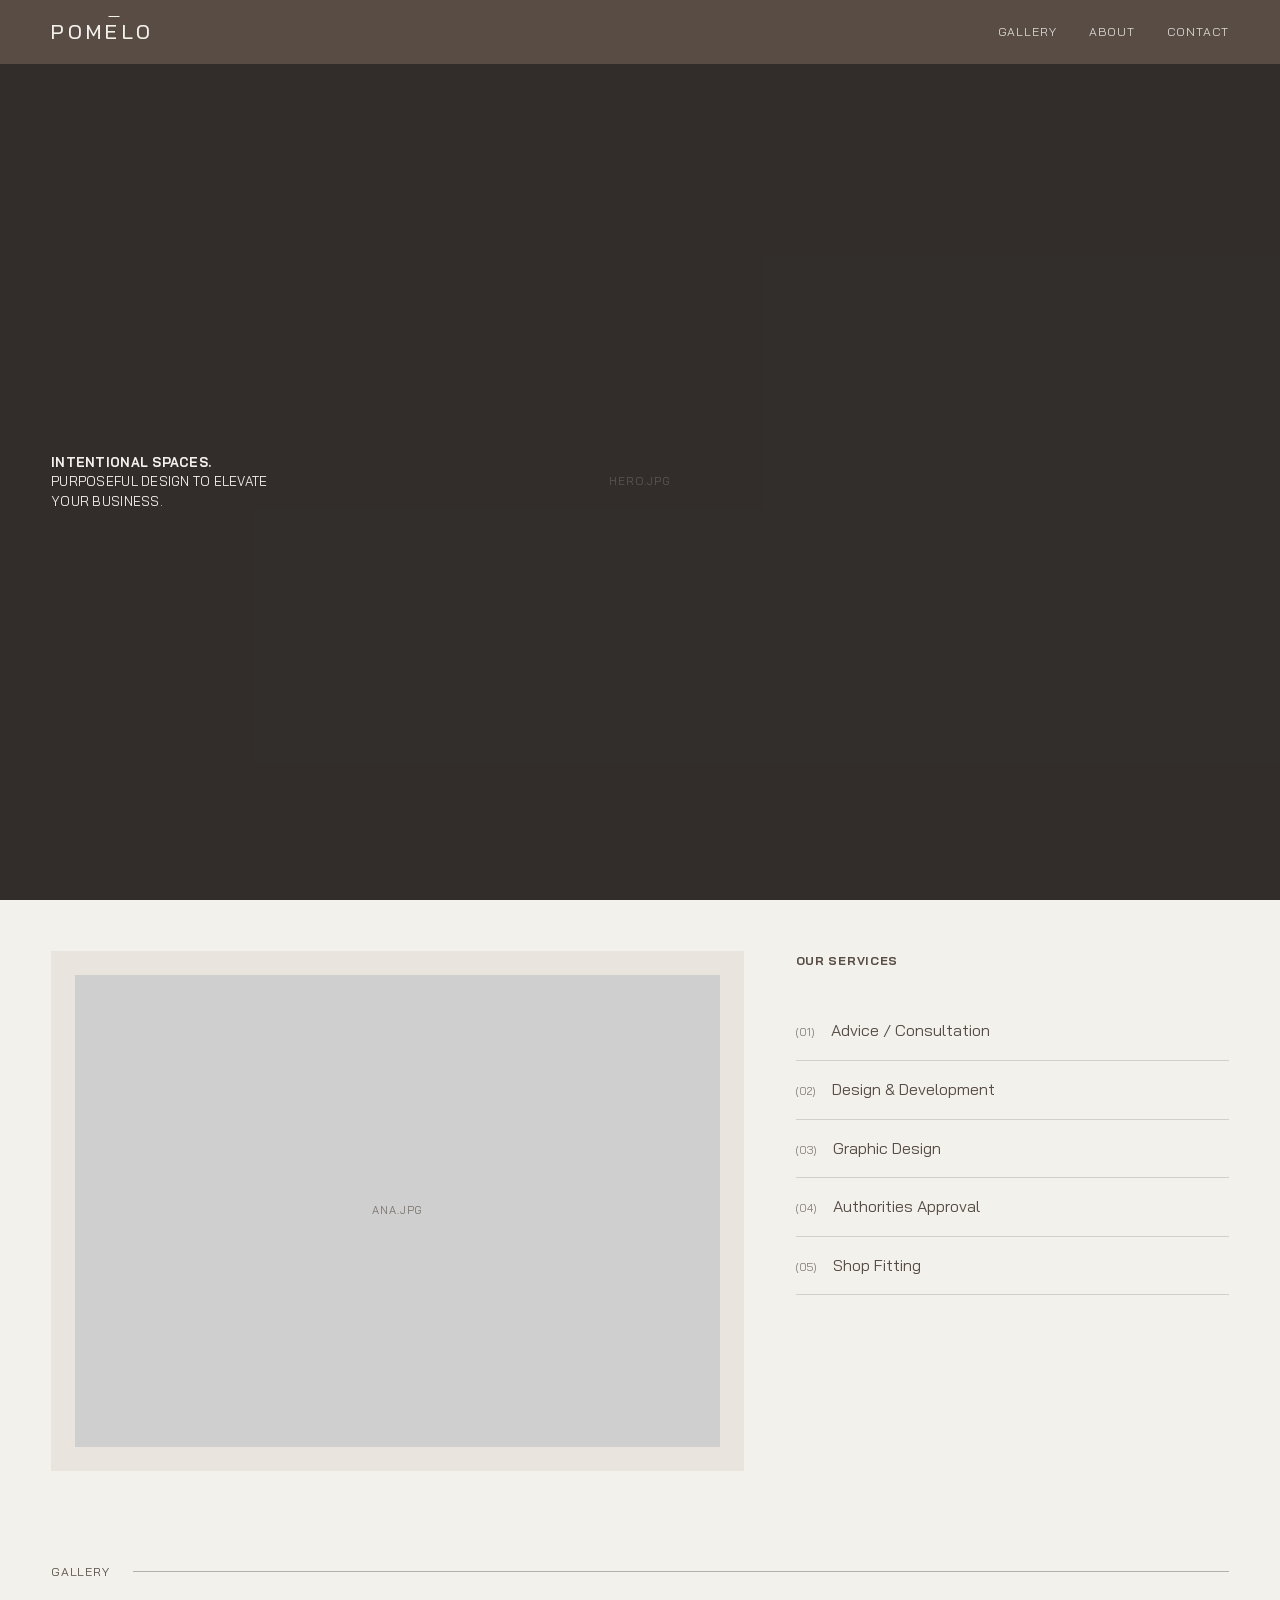
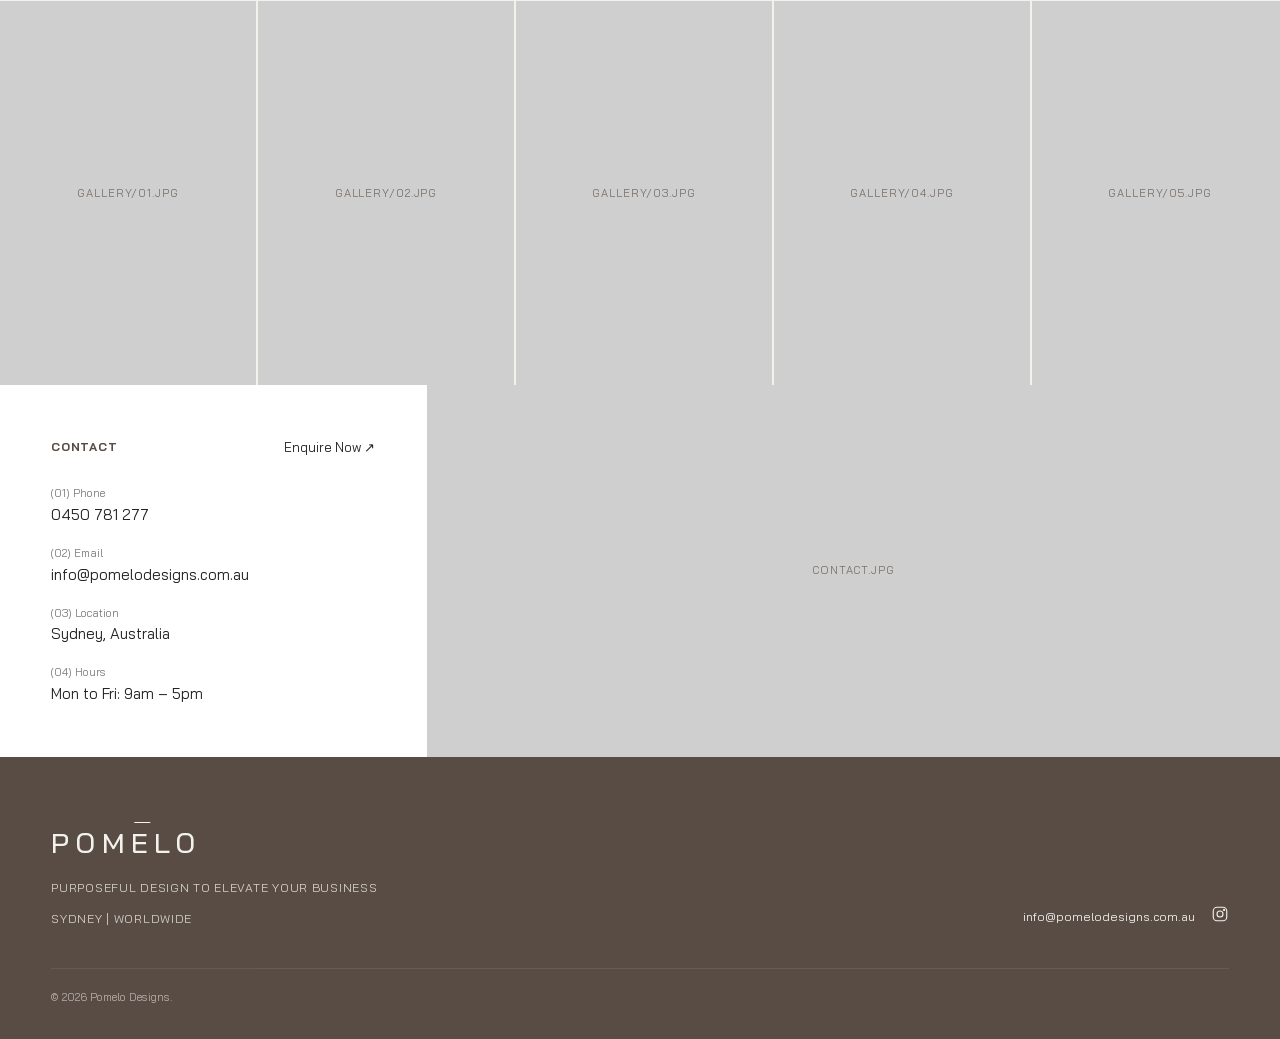
==== index.html @ a7792c94 "Add files via upload" ====
<!DOCTYPE html>
<html lang="en-AU">
<head>
<meta charset="utf-8">
<meta name="viewport" content="width=device-width, initial-scale=1">
<title>Pomelo Designs | Interior &amp; Graphic Services</title>
<meta name="description" content="Pomelo Designs — a boutique Sydney studio for interior design, shop fitting and graphic design. Purposeful design to elevate your business.">
<meta property="og:title" content="Pomelo Designs | Interior &amp; Graphic Services">
<meta property="og:description" content="Pomelo Designs — a boutique Sydney studio for interior design, shop fitting and graphic design. Purposeful design to elevate your business.">
<meta property="og:image" content="images/hero.jpg">
<link rel="icon" href="images/favicon.png">
<link rel="preconnect" href="https://fonts.googleapis.com">
<link rel="preconnect" href="https://fonts.gstatic.com" crossorigin>
<link href="https://fonts.googleapis.com/css2?family=Bai+Jamjuree:ital,wght@0,300;0,400;0,500;0,600;0,700;1,400&display=swap" rel="stylesheet">
<link rel="stylesheet" href="css/style.css">
</head>
<body>
<header class="site-header">
  <a href="index.html" class="logo" aria-label="Pomelo Designs home">POM<span class="macron">E</span>LO</a>
  <button class="menu-btn" aria-expanded="false" aria-controls="nav">MENU</button>
  <nav class="nav" id="nav">
    <a href="gallery.html">Gallery</a>
    <a href="about.html">About</a>
    <a href="index.html#contact">Contact</a>
  </nav>
</header>
<main>

<section class="hero">
  <div class="ph " data-label="hero.jpg"><img src="images/hero.jpg" alt="" loading="lazy"></div>
  <div class="hero-text">
    <strong>Intentional spaces.</strong>
    Purposeful design to elevate<br>your business.
  </div>
</section>

<section class="intro">
  <div class="ph " data-label="ana.jpg"><img src="images/ana.jpg" alt="Ana Campos, Director of Pomelo Designs" loading="lazy"></div>
  <div class="services">
    <h2 class="label">Our Services</h2>
    <ol>
      <li>Advice / Consultation</li><li>Design &amp; Development</li><li>Graphic Design</li><li>Authorities Approval</li><li>Shop Fitting</li>
    </ol>
  </div>
</section>

<div class="section-head">
  <a href="gallery.html" class="label">Gallery</a><span class="rule"></span>
</div>
<section class="strip" aria-label="Project gallery">
    <div class="ph " data-label="gallery/01.jpg"><img src="images/gallery/01.jpg" alt="Pomelo Designs project" loading="lazy"></div>
    <div class="ph " data-label="gallery/02.jpg"><img src="images/gallery/02.jpg" alt="Pomelo Designs project" loading="lazy"></div>
    <div class="ph " data-label="gallery/03.jpg"><img src="images/gallery/03.jpg" alt="Pomelo Designs project" loading="lazy"></div>
    <div class="ph " data-label="gallery/04.jpg"><img src="images/gallery/04.jpg" alt="Pomelo Designs project" loading="lazy"></div>
    <div class="ph " data-label="gallery/05.jpg"><img src="images/gallery/05.jpg" alt="Pomelo Designs project" loading="lazy"></div>
    <div class="ph " data-label="gallery/06.jpg"><img src="images/gallery/06.jpg" alt="Pomelo Designs project" loading="lazy"></div>
    <div class="ph " data-label="gallery/07.jpg"><img src="images/gallery/07.jpg" alt="Pomelo Designs project" loading="lazy"></div>
    <div class="ph " data-label="gallery/08.jpg"><img src="images/gallery/08.jpg" alt="Pomelo Designs project" loading="lazy"></div>
    <div class="ph " data-label="gallery/09.jpg"><img src="images/gallery/09.jpg" alt="Pomelo Designs project" loading="lazy"></div>
    <div class="ph " data-label="gallery/10.jpg"><img src="images/gallery/10.jpg" alt="Pomelo Designs project" loading="lazy"></div>
    <div class="ph " data-label="gallery/11.jpg"><img src="images/gallery/11.jpg" alt="Pomelo Designs project" loading="lazy"></div>
    <div class="ph " data-label="gallery/12.jpg"><img src="images/gallery/12.jpg" alt="Pomelo Designs project" loading="lazy"></div>
    <div class="ph " data-label="gallery/13.jpg"><img src="images/gallery/13.jpg" alt="Pomelo Designs project" loading="lazy"></div>
    <div class="ph " data-label="gallery/14.jpg"><img src="images/gallery/14.jpg" alt="Pomelo Designs project" loading="lazy"></div>
    <div class="ph " data-label="gallery/15.jpg"><img src="images/gallery/15.jpg" alt="Pomelo Designs project" loading="lazy"></div>
</section>

<section class="contact" id="contact">
  <div class="contact-info">
    <div class="top">
      <h2 class="label">Contact</h2>
      <a class="enquire" href="mailto:info@pomelodesigns.com.au?subject=Design%20with%20Purpose">Enquire Now ↗</a>
    </div>
    <dl>
      <div><dt>(01) Phone</dt><dd><a href="tel:+61450781277">0450 781 277</a></dd></div>
      <div><dt>(02) Email</dt><dd><a href="mailto:info@pomelodesigns.com.au">info@pomelodesigns.com.au</a></dd></div>
      <div><dt>(03) Location</dt><dd>Sydney, Australia</dd></div>
      <div><dt>(04) Hours</dt><dd>Mon to Fri: 9am – 5pm</dd></div>
    </dl>
  </div>
  <div class="ph " data-label="contact.jpg"><img src="images/contact.jpg" alt="" loading="lazy"></div>
</section>

</main>
<footer class="site-footer">
  <div>
    <div class="logo">POM<span class="macron">E</span>LO</div>
    <p>Purposeful design to elevate your business</p>
    <p>Sydney | Worldwide</p>
  </div>
  <div class="social">
    <a href="mailto:info@pomelodesigns.com.au">info@pomelodesigns.com.au</a>
    <a href="https://www.instagram.com/pomelo_designs/" target="_blank" rel="noopener" aria-label="Instagram">
      <svg viewBox="0 0 24 24" fill="none" stroke="currentColor" stroke-width="1.5"><rect x="3" y="3" width="18" height="18" rx="5"/><circle cx="12" cy="12" r="4"/><circle cx="17.5" cy="6.5" r=".8" fill="currentColor"/></svg>
    </a>
  </div>
  <div class="copy">© <span class="year">2026</span> Pomelo Designs.</div>
</footer>
<script src="js/main.js"></script>
</body>
</html>
---- css/style.css ----
/* Pomelo Designs — site styles */
:root {
  --brown: #584c45;
  --brown-dark: #463c36;
  --cream: #f2f1ec;
  --sand: #e9e4de;
  --grey: #cfcfcf;
  --ink: #242424;
  --white: #ffffff;
  --font: "Bai Jamjuree", "Helvetica Neue", Arial, sans-serif;
  --pad: clamp(20px, 4vw, 56px);
  --header-h: 64px;
}

* { box-sizing: border-box; margin: 0; padding: 0; }
html { scroll-behavior: smooth; scroll-padding-top: var(--header-h); }
body {
  font-family: var(--font);
  font-size: 15px;
  line-height: 1.6;
  color: var(--ink);
  background: var(--cream);
  -webkit-font-smoothing: antialiased;
}
img { display: block; max-width: 100%; }
a { color: inherit; text-decoration: none; }
ul { list-style: none; }

/* Image placeholders: shown until the real photo is added to /images */
.ph { background: var(--grey); position: relative; overflow: hidden; }
.ph img { width: 100%; height: 100%; object-fit: cover; }
.ph.missing::after {
  content: attr(data-label);
  position: absolute; inset: 0;
  display: grid; place-items: center;
  font-size: 11px; letter-spacing: .08em; text-transform: uppercase;
  color: #7a716b; text-align: center; padding: 12px;
}

/* Labels: small uppercase, used for section titles */
.label {
  font-size: 12px; letter-spacing: .06em; text-transform: uppercase;
  color: var(--brown);
}

/* ---------- Header ---------- */
.site-header {
  position: fixed; top: 0; left: 0; right: 0; z-index: 50;
  height: var(--header-h);
  display: flex; align-items: center; justify-content: space-between;
  padding: 0 var(--pad);
  background: var(--brown);
  color: var(--cream);
}
.logo { font-size: 20px; letter-spacing: .22em; font-weight: 500; }
.logo .macron { position: relative; }
.logo .macron::before {
  content: ""; position: absolute; left: 50%; top: -3px;
  width: .55em; height: 1px; background: currentColor; transform: translateX(-50%);
}
.nav { display: flex; gap: 32px; font-size: 12px; letter-spacing: .08em; text-transform: uppercase; }
.nav a { opacity: .85; transition: opacity .2s; }
.nav a:hover, .nav a[aria-current="page"] { opacity: 1; border-bottom: 1px solid currentColor; }
.menu-btn { display: none; background: none; border: 0; color: inherit; cursor: pointer; font: inherit; font-size: 12px; letter-spacing: .08em; }

@media (max-width: 720px) {
  .menu-btn { display: block; }
  .nav {
    position: fixed; top: var(--header-h); left: 0; right: 0;
    flex-direction: column; gap: 0; background: var(--brown);
    max-height: 0; overflow: hidden; transition: max-height .3s;
  }
  .nav.open { max-height: 240px; }
  .nav a { padding: 16px var(--pad); border-top: 1px solid rgba(242,241,236,.12); }
}

main { padding-top: var(--header-h); }

/* ---------- Hero ---------- */
.hero {
  position: relative; min-height: calc(100vh - var(--header-h));
  display: flex; align-items: center;
  background: var(--ink); color: var(--cream);
}
.hero .ph { position: absolute; inset: 0; background: #3a332e; }
.hero .ph::before { content: ""; position: absolute; inset: 0; background: rgba(36,36,36,.35); z-index: 1; }
.hero-text { position: relative; z-index: 2; padding: 0 var(--pad); font-size: 13px; line-height: 1.5; text-transform: uppercase; letter-spacing: .02em; }
.hero-text strong { display: block; font-weight: 700; }

/* ---------- Services ---------- */
.intro {
  display: grid; grid-template-columns: 1.6fr 1fr; gap: var(--pad);
  padding: var(--pad);
}
.intro .ph { aspect-ratio: 4/3; border: 24px solid var(--sand); }
.services ol { margin-top: 32px; counter-reset: s; }
.services li {
  counter-increment: s;
  display: flex; gap: 16px; align-items: baseline;
  padding: 16px 0; border-bottom: 1px solid rgba(88,76,69,.2);
  font-size: 16px; color: var(--brown);
}
.services li::before { content: "(0" counter(s) ")"; font-size: 11px; opacity: .7; }
@media (max-width: 820px) { .intro { grid-template-columns: 1fr; } }

/* ---------- Gallery strip ---------- */
.section-head {
  display: flex; align-items: center; gap: 24px;
  padding: 40px var(--pad) 20px;
}
.section-head .rule { flex: 1; height: 1px; background: var(--brown); opacity: .4; }
.strip {
  display: flex; gap: 2px; overflow-x: auto; scroll-snap-type: x mandatory;
  scrollbar-width: thin;
}
.strip .ph { flex: 0 0 clamp(200px, 20vw, 300px); aspect-ratio: 2/3; scroll-snap-align: start; }

/* ---------- Contact ---------- */
.contact { display: grid; grid-template-columns: 1fr 2fr; background: var(--white); }
.contact-info { padding: var(--pad); display: flex; flex-direction: column; gap: 28px; }
.contact-info .top { display: flex; justify-content: space-between; align-items: center; }
.enquire { font-size: 13px; display: inline-flex; gap: 6px; align-items: center; }
.enquire:hover { text-decoration: underline; }
.contact-info dl { display: grid; gap: 18px; }
.contact-info dt { font-size: 11px; opacity: .6; }
.contact-info dd { font-size: 15px; }
.contact .ph { min-height: 360px; }
@media (max-width: 820px) { .contact { grid-template-columns: 1fr; } }

/* ---------- Footer ---------- */
.site-footer {
  background: var(--brown); color: var(--cream);
  padding: 64px var(--pad) 32px;
  display: grid; grid-template-columns: 1fr auto; gap: 40px; align-items: end;
}
.site-footer .logo { font-size: 28px; }
.site-footer p { font-size: 12px; letter-spacing: .06em; text-transform: uppercase; opacity: .8; margin-top: 12px; }
.site-footer .social { display: flex; gap: 16px; align-items: center; font-size: 12px; }
.site-footer .copy { grid-column: 1 / -1; font-size: 11px; opacity: .6; border-top: 1px solid rgba(242,241,236,.15); padding-top: 20px; }
.site-footer svg { width: 18px; height: 18px; }

/* ---------- Gallery page ---------- */
.page-title { padding: 72px var(--pad) 24px; font-size: clamp(32px, 6vw, 72px); font-weight: 600; letter-spacing: .02em; color: var(--brown); }
.project { padding: 32px var(--pad) 48px; }
.project h2 { font-size: 14px; font-weight: 600; letter-spacing: .1em; color: var(--brown); margin-bottom: 16px; }
.project-grid { display: grid; grid-template-columns: repeat(auto-fill, minmax(220px, 1fr)); gap: 8px; }
.project-grid .ph { aspect-ratio: 2/3; cursor: zoom-in; }
.project-grid .ph img { transition: transform .5s; }
.project-grid .ph:hover img { transform: scale(1.03); }

/* Lightbox */
.lightbox { position: fixed; inset: 0; z-index: 100; background: rgba(36,36,36,.92); display: none; place-items: center; padding: 24px; }
.lightbox.open { display: grid; }
.lightbox img { max-height: 88vh; max-width: 92vw; object-fit: contain; }
.lightbox button { position: absolute; top: 16px; right: 20px; background: none; border: 0; color: var(--cream); font-size: 28px; cursor: pointer; }

/* ---------- About page ---------- */
.about-hero { display: grid; grid-template-columns: 1fr 1fr; gap: var(--pad); padding: var(--pad); align-items: center; }
.about-hero .ph { aspect-ratio: 4/5; }
.about-hero h1 { font-size: clamp(36px, 6vw, 80px); line-height: 1; font-weight: 600; color: var(--brown); }
.keywords { display: flex; gap: 20px; margin: 20px 0 32px; }
.about-copy { max-width: 46ch; display: grid; gap: 16px; }
.signoff { margin-top: 16px; font-style: italic; }
.signoff strong { display: block; font-style: normal; font-weight: 600; }
@media (max-width: 820px) { .about-hero { grid-template-columns: 1fr; } }

.clients { padding: 24px var(--pad) 64px; }
.logo-grid { display: grid; grid-template-columns: repeat(auto-fill, minmax(140px, 1fr)); gap: 2px; margin-top: 24px; }
.logo-grid .ph { aspect-ratio: 3/2; background: var(--sand); }
.logo-grid .ph img { object-fit: contain; padding: 20%; filter: grayscale(1); opacity: .8; }

.team { padding: 24px var(--pad) 80px; background: var(--sand); }
.team-grid { display: grid; grid-template-columns: repeat(auto-fit, minmax(220px, 1fr)); gap: var(--pad); margin-top: 32px; }
.team-grid .ph { aspect-ratio: 3/4; }
.team-grid h3 { font-size: 16px; font-weight: 600; margin-top: 14px; }
.team-grid p { font-size: 13px; color: var(--brown); }

@media (max-width: 720px) {
  body { overflow-x: hidden; }
  .site-footer { grid-template-columns: 1fr; }
  .site-footer .social { flex-wrap: wrap; }
}
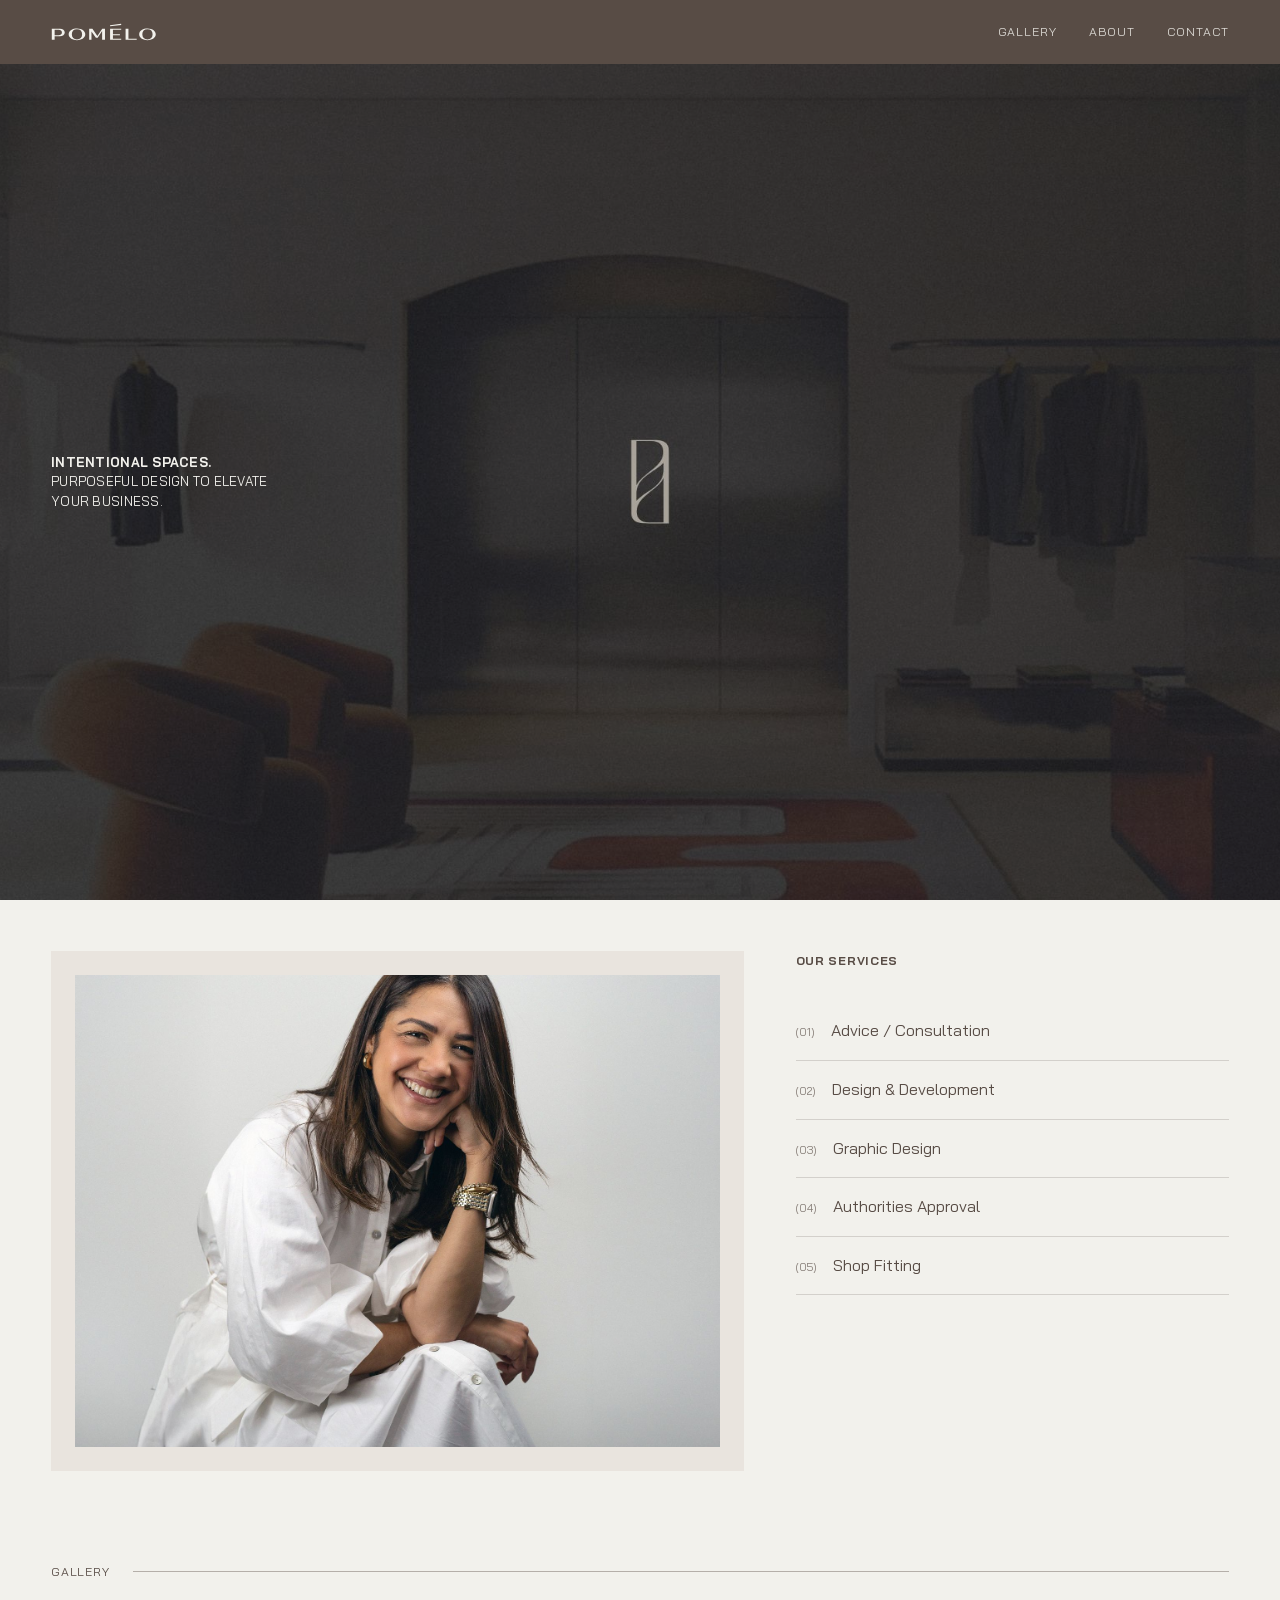
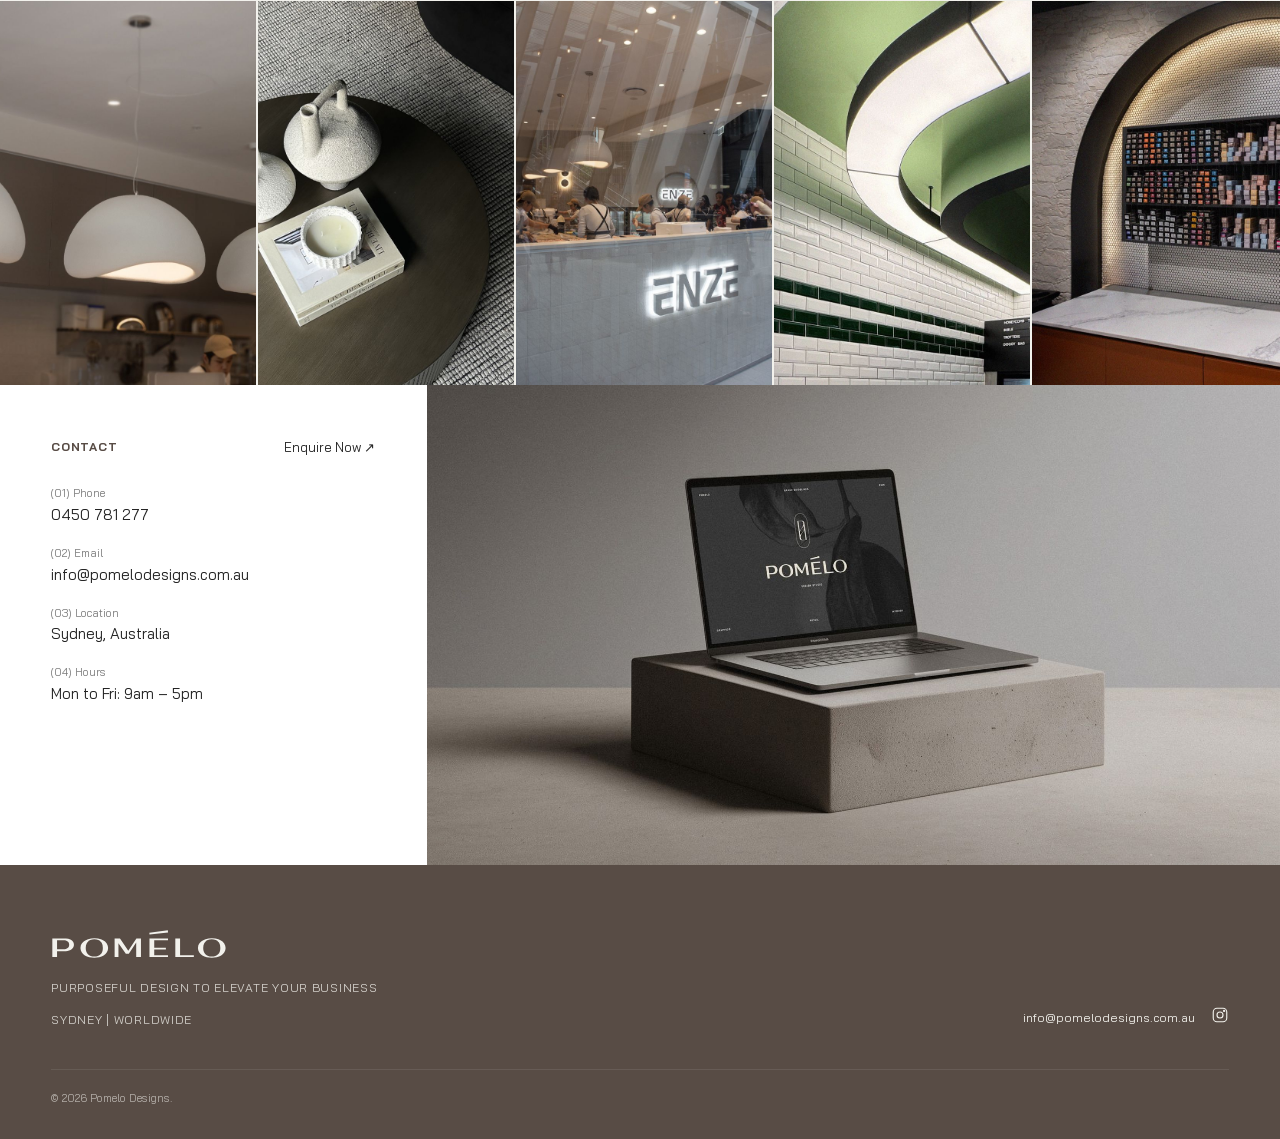
==== commit 35fab8d1: "Add files via upload" ====
--- a/index.html
+++ b/index.html
@@ -7,8 +7,8 @@
 <meta name="description" content="Pomelo Designs — a boutique Sydney studio for interior design, shop fitting and graphic design. Purposeful design to elevate your business.">
 <meta property="og:title" content="Pomelo Designs | Interior &amp; Graphic Services">
 <meta property="og:description" content="Pomelo Designs — a boutique Sydney studio for interior design, shop fitting and graphic design. Purposeful design to elevate your business.">
-<meta property="og:image" content="images/hero.jpg">
-<link rel="icon" href="images/favicon.png">
+<meta property="og:image" content="https://www.pomelodesigns.com.au/images/og.jpg">
+<link rel="icon" href="images/favicon.svg" type="image/svg+xml">
 <link rel="preconnect" href="https://fonts.googleapis.com">
 <link rel="preconnect" href="https://fonts.gstatic.com" crossorigin>
 <link href="https://fonts.googleapis.com/css2?family=Bai+Jamjuree:ital,wght@0,300;0,400;0,500;0,600;0,700;1,400&display=swap" rel="stylesheet">
@@ -16,7 +16,7 @@
 </head>
 <body>
 <header class="site-header">
-  <a href="index.html" class="logo" aria-label="Pomelo Designs home">POM<span class="macron">E</span>LO</a>
+  <a href="index.html" class="logo" aria-label="Pomelo Designs home"><svg class="logo-svg" viewBox="20 5 850 145" xmlns="http://www.w3.org/2000/svg" role="img" aria-label="Pomelo"><path fill="currentColor" d="M454.82 50.81v89.46h-23.01V70.33l-35.59 53.7H381.7l-35.69-50.5v66.74h-18.53V50.81h26l39.99 59.59 39.31-59.59z" data-color="1"/><path d="M91.95 50.81H26.39v89.46h22.87v-28.28h42.69c22.55 0 38.93-12.91 38.93-30.67s-16.01-30.51-38.93-30.51m-11.22 52.38H49.27V59.61h31.46c16.98 0 27.14 8.06 27.14 21.58s-10.66 22-27.14 22" fill="currentColor" data-color="1"/><path d="M229.31 49.32c-33.26 0-66.92 16.15-66.92 47.03 0 32.41 34.68 47.16 66.92 47.16s66.78-14.75 66.78-47.16c0-23.36-22.93-47.03-66.78-47.03m0 88.24c-26.36 0-41.48-15.02-41.48-41.21s14.35-41.21 41.48-41.21 41.33 14.27 41.33 41.21-15.06 41.21-41.33 41.21" fill="currentColor" data-color="1"/><path fill="currentColor" d="M518.97 59.61v35.87h56.29v8.8h-56.29v27.19h66.57v8.8h-89.58V50.81h89.58v8.8z" data-color="1"/><path fill="currentColor" d="M710.44 131.47v8.8h-89.58V50.81h23.01v80.66z" data-color="1"/><path d="M797.11 49.32c-33.25 0-66.92 16.15-66.92 47.03 0 32.41 34.7 47.16 66.92 47.16s66.78-14.75 66.78-47.16c0-23.36-22.93-47.03-66.78-47.03m0 88.24c-26.34 0-41.46-15.02-41.46-41.21s14.34-41.21 41.46-41.21 41.35 14.27 41.35 41.21-15.06 41.21-41.35 41.21" fill="currentColor" data-color="1"/><path fill="currentColor" d="m585.9 22.11-89.94 9.04-.37-8.04 88.96-12.46z" data-color="1"/></svg></a>
   <button class="menu-btn" aria-expanded="false" aria-controls="nav">MENU</button>
   <nav class="nav" id="nav">
     <a href="gallery.html">Gallery</a>
@@ -48,21 +48,21 @@
   <a href="gallery.html" class="label">Gallery</a><span class="rule"></span>
 </div>
 <section class="strip" aria-label="Project gallery">
-    <div class="ph " data-label="gallery/01.jpg"><img src="images/gallery/01.jpg" alt="Pomelo Designs project" loading="lazy"></div>
-    <div class="ph " data-label="gallery/02.jpg"><img src="images/gallery/02.jpg" alt="Pomelo Designs project" loading="lazy"></div>
-    <div class="ph " data-label="gallery/03.jpg"><img src="images/gallery/03.jpg" alt="Pomelo Designs project" loading="lazy"></div>
-    <div class="ph " data-label="gallery/04.jpg"><img src="images/gallery/04.jpg" alt="Pomelo Designs project" loading="lazy"></div>
-    <div class="ph " data-label="gallery/05.jpg"><img src="images/gallery/05.jpg" alt="Pomelo Designs project" loading="lazy"></div>
-    <div class="ph " data-label="gallery/06.jpg"><img src="images/gallery/06.jpg" alt="Pomelo Designs project" loading="lazy"></div>
-    <div class="ph " data-label="gallery/07.jpg"><img src="images/gallery/07.jpg" alt="Pomelo Designs project" loading="lazy"></div>
-    <div class="ph " data-label="gallery/08.jpg"><img src="images/gallery/08.jpg" alt="Pomelo Designs project" loading="lazy"></div>
-    <div class="ph " data-label="gallery/09.jpg"><img src="images/gallery/09.jpg" alt="Pomelo Designs project" loading="lazy"></div>
-    <div class="ph " data-label="gallery/10.jpg"><img src="images/gallery/10.jpg" alt="Pomelo Designs project" loading="lazy"></div>
-    <div class="ph " data-label="gallery/11.jpg"><img src="images/gallery/11.jpg" alt="Pomelo Designs project" loading="lazy"></div>
-    <div class="ph " data-label="gallery/12.jpg"><img src="images/gallery/12.jpg" alt="Pomelo Designs project" loading="lazy"></div>
-    <div class="ph " data-label="gallery/13.jpg"><img src="images/gallery/13.jpg" alt="Pomelo Designs project" loading="lazy"></div>
-    <div class="ph " data-label="gallery/14.jpg"><img src="images/gallery/14.jpg" alt="Pomelo Designs project" loading="lazy"></div>
-    <div class="ph " data-label="gallery/15.jpg"><img src="images/gallery/15.jpg" alt="Pomelo Designs project" loading="lazy"></div>
+    <a href="gallery.html#enze"><div class="ph " data-label="enze-2"><img src="images/projects/enze-2.jpg" alt="Pomelo Designs project" loading="lazy"></div></a>
+    <a href="gallery.html#ausrealty"><div class="ph " data-label="ausrealty-1"><img src="images/projects/ausrealty-1.jpg" alt="Pomelo Designs project" loading="lazy"></div></a>
+    <a href="gallery.html#enze"><div class="ph " data-label="enze-4"><img src="images/projects/enze-4.jpg" alt="Pomelo Designs project" loading="lazy"></div></a>
+    <a href="gallery.html#carniceria"><div class="ph " data-label="carniceria-2"><img src="images/projects/carniceria-2.jpg" alt="Pomelo Designs project" loading="lazy"></div></a>
+    <a href="gallery.html#malkonyan"><div class="ph " data-label="malkonyan-1"><img src="images/projects/malkonyan-1.jpg" alt="Pomelo Designs project" loading="lazy"></div></a>
+    <a href="gallery.html#kids-and-bubs"><div class="ph " data-label="kids-and-bubs-2"><img src="images/projects/kids-and-bubs-2.jpg" alt="Pomelo Designs project" loading="lazy"></div></a>
+    <a href="gallery.html#ausrealty"><div class="ph " data-label="ausrealty-4"><img src="images/projects/ausrealty-4.jpg" alt="Pomelo Designs project" loading="lazy"></div></a>
+    <a href="gallery.html#mens-culture"><div class="ph " data-label="mens-culture-1"><img src="images/projects/mens-culture-1.jpg" alt="Pomelo Designs project" loading="lazy"></div></a>
+    <a href="gallery.html#enze"><div class="ph " data-label="enze-3"><img src="images/projects/enze-3.jpg" alt="Pomelo Designs project" loading="lazy"></div></a>
+    <a href="gallery.html#skinnovation"><div class="ph " data-label="skinnovation-1"><img src="images/projects/skinnovation-1.jpg" alt="Pomelo Designs project" loading="lazy"></div></a>
+    <a href="gallery.html#malkonyan"><div class="ph " data-label="malkonyan-4"><img src="images/projects/malkonyan-4.jpg" alt="Pomelo Designs project" loading="lazy"></div></a>
+    <a href="gallery.html#carniceria"><div class="ph " data-label="carniceria-1"><img src="images/projects/carniceria-1.jpg" alt="Pomelo Designs project" loading="lazy"></div></a>
+    <a href="gallery.html#thai-delight"><div class="ph " data-label="thai-delight-1"><img src="images/projects/thai-delight-1.jpg" alt="Pomelo Designs project" loading="lazy"></div></a>
+    <a href="gallery.html#ausrealty"><div class="ph " data-label="ausrealty-2"><img src="images/projects/ausrealty-2.jpg" alt="Pomelo Designs project" loading="lazy"></div></a>
+    <a href="gallery.html#malkonyan"><div class="ph " data-label="malkonyan-3"><img src="images/projects/malkonyan-3.jpg" alt="Pomelo Designs project" loading="lazy"></div></a>
 </section>
 
 <section class="contact" id="contact">
@@ -84,7 +84,7 @@
 </main>
 <footer class="site-footer">
   <div>
-    <div class="logo">POM<span class="macron">E</span>LO</div>
+    <div class="logo"><svg class="logo-svg" viewBox="20 5 850 145" xmlns="http://www.w3.org/2000/svg" role="img" aria-label="Pomelo"><path fill="currentColor" d="M454.82 50.81v89.46h-23.01V70.33l-35.59 53.7H381.7l-35.69-50.5v66.74h-18.53V50.81h26l39.99 59.59 39.31-59.59z" data-color="1"/><path d="M91.95 50.81H26.39v89.46h22.87v-28.28h42.69c22.55 0 38.93-12.91 38.93-30.67s-16.01-30.51-38.93-30.51m-11.22 52.38H49.27V59.61h31.46c16.98 0 27.14 8.06 27.14 21.58s-10.66 22-27.14 22" fill="currentColor" data-color="1"/><path d="M229.31 49.32c-33.26 0-66.92 16.15-66.92 47.03 0 32.41 34.68 47.16 66.92 47.16s66.78-14.75 66.78-47.16c0-23.36-22.93-47.03-66.78-47.03m0 88.24c-26.36 0-41.48-15.02-41.48-41.21s14.35-41.21 41.48-41.21 41.33 14.27 41.33 41.21-15.06 41.21-41.33 41.21" fill="currentColor" data-color="1"/><path fill="currentColor" d="M518.97 59.61v35.87h56.29v8.8h-56.29v27.19h66.57v8.8h-89.58V50.81h89.58v8.8z" data-color="1"/><path fill="currentColor" d="M710.44 131.47v8.8h-89.58V50.81h23.01v80.66z" data-color="1"/><path d="M797.11 49.32c-33.25 0-66.92 16.15-66.92 47.03 0 32.41 34.7 47.16 66.92 47.16s66.78-14.75 66.78-47.16c0-23.36-22.93-47.03-66.78-47.03m0 88.24c-26.34 0-41.46-15.02-41.46-41.21s14.34-41.21 41.46-41.21 41.35 14.27 41.35 41.21-15.06 41.21-41.35 41.21" fill="currentColor" data-color="1"/><path fill="currentColor" d="m585.9 22.11-89.94 9.04-.37-8.04 88.96-12.46z" data-color="1"/></svg></div>
     <p>Purposeful design to elevate your business</p>
     <p>Sydney | Worldwide</p>
   </div>
--- a/css/style.css
+++ b/css/style.css
@@ -52,7 +52,9 @@
   background: var(--brown);
   color: var(--cream);
 }
-.logo { font-size: 20px; letter-spacing: .22em; font-weight: 500; }
+.logo { display: inline-flex; color: inherit; }
+.logo-svg { height: 18px; width: auto; display: block; }
+.site-footer .logo-svg { height: 30px; }
 .logo .macron { position: relative; }
 .logo .macron::before {
   content: ""; position: absolute; left: 50%; top: -3px;
@@ -113,7 +115,10 @@
   display: flex; gap: 2px; overflow-x: auto; scroll-snap-type: x mandatory;
   scrollbar-width: thin;
 }
-.strip .ph { flex: 0 0 clamp(200px, 20vw, 300px); aspect-ratio: 2/3; scroll-snap-align: start; }
+.strip > a { flex: 0 0 clamp(200px, 20vw, 300px); scroll-snap-align: start; }
+.strip .ph { aspect-ratio: 2/3; }
+.strip .ph img { transition: transform .6s, filter .6s; }
+.strip a:hover .ph img { transform: scale(1.04); }
 
 /* ---------- Contact ---------- */
 .contact { display: grid; grid-template-columns: 1fr 2fr; background: var(--white); }
@@ -133,17 +138,16 @@
   padding: 64px var(--pad) 32px;
   display: grid; grid-template-columns: 1fr auto; gap: 40px; align-items: end;
 }
-.site-footer .logo { font-size: 28px; }
 .site-footer p { font-size: 12px; letter-spacing: .06em; text-transform: uppercase; opacity: .8; margin-top: 12px; }
 .site-footer .social { display: flex; gap: 16px; align-items: center; font-size: 12px; }
 .site-footer .copy { grid-column: 1 / -1; font-size: 11px; opacity: .6; border-top: 1px solid rgba(242,241,236,.15); padding-top: 20px; }
-.site-footer svg { width: 18px; height: 18px; }
+.site-footer .social svg { width: 18px; height: 18px; }
 
 /* ---------- Gallery page ---------- */
 .page-title { padding: 72px var(--pad) 24px; font-size: clamp(32px, 6vw, 72px); font-weight: 600; letter-spacing: .02em; color: var(--brown); }
 .project { padding: 32px var(--pad) 48px; }
 .project h2 { font-size: 14px; font-weight: 600; letter-spacing: .1em; color: var(--brown); margin-bottom: 16px; }
-.project-grid { display: grid; grid-template-columns: repeat(auto-fill, minmax(220px, 1fr)); gap: 8px; }
+.project-grid { display: grid; grid-template-columns: repeat(auto-fill, minmax(180px, 1fr)); gap: 8px; }
 .project-grid .ph { aspect-ratio: 2/3; cursor: zoom-in; }
 .project-grid .ph img { transition: transform .5s; }
 .project-grid .ph:hover img { transform: scale(1.03); }
@@ -180,3 +184,7 @@
   .site-footer { grid-template-columns: 1fr; }
   .site-footer .social { flex-wrap: wrap; }
 }
+
+@media (max-width: 720px) {
+  .hero { align-items: flex-end; padding-bottom: 56px; }
+}
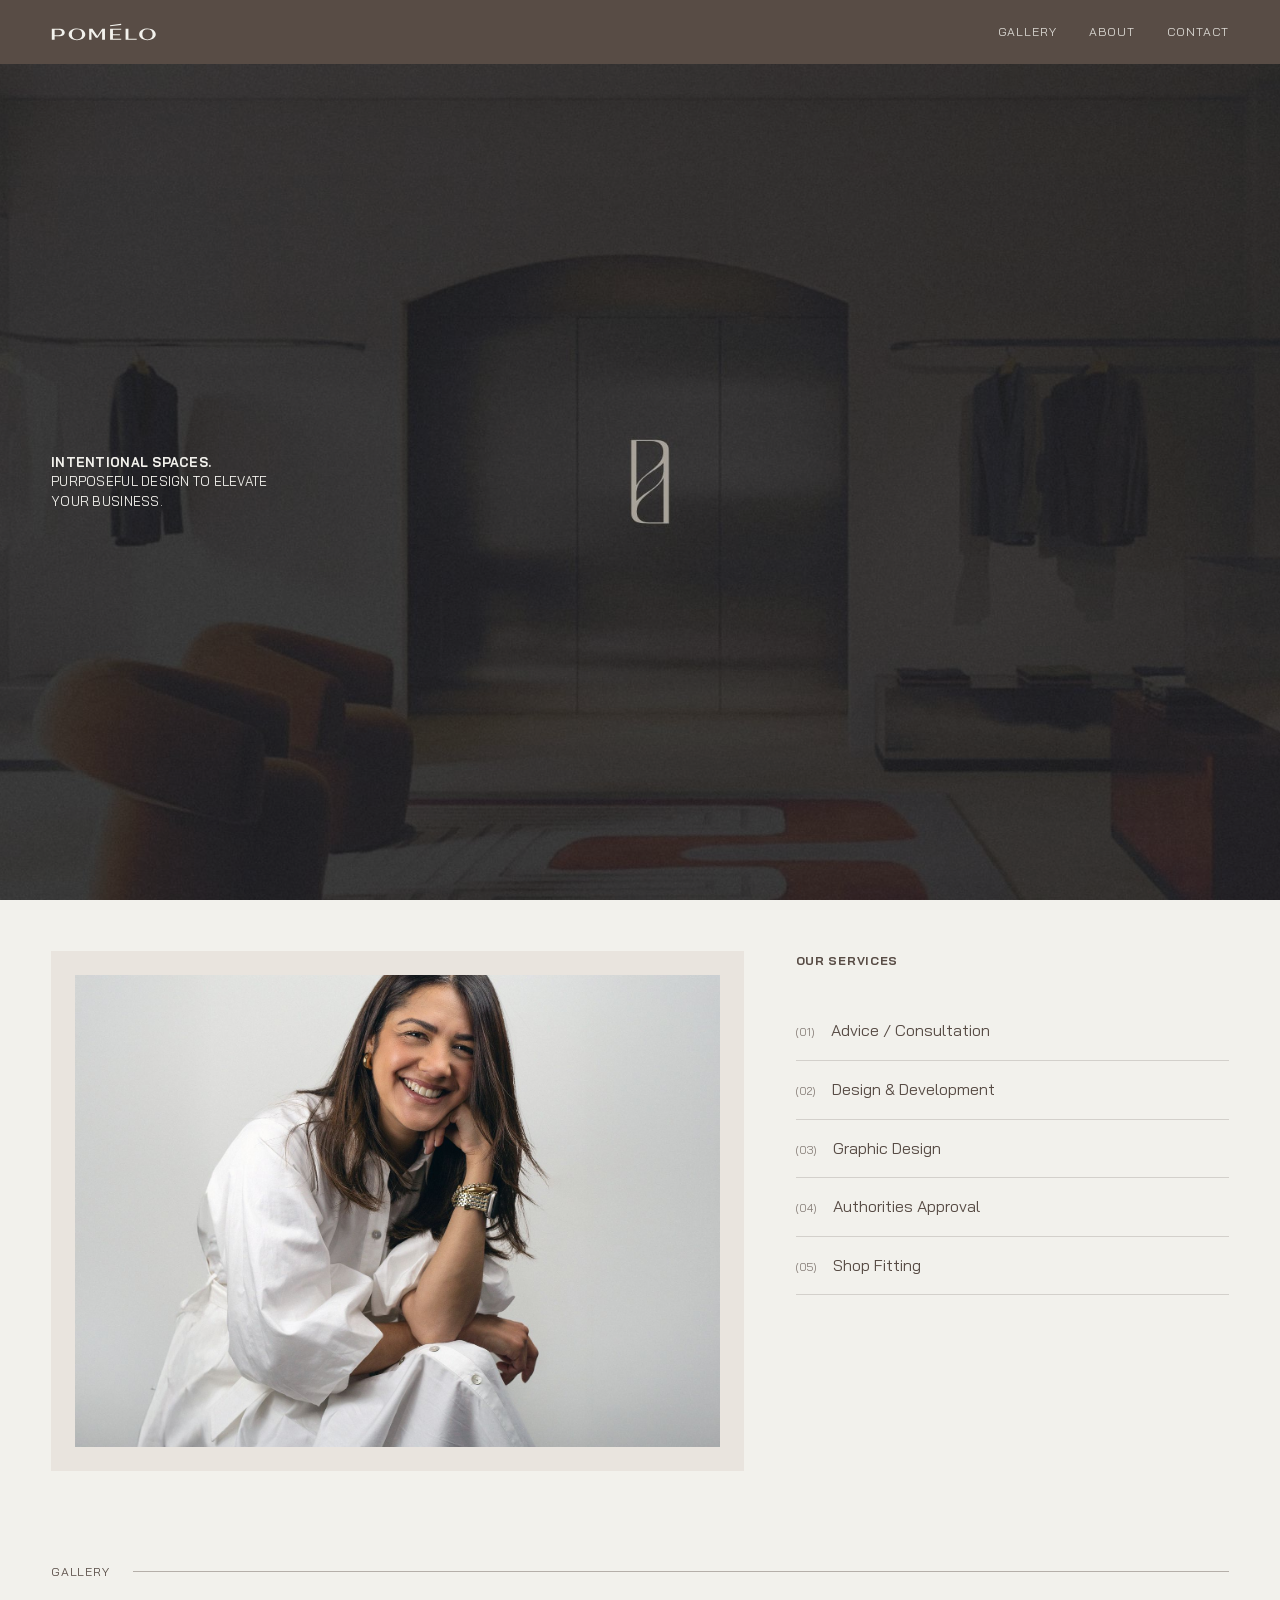
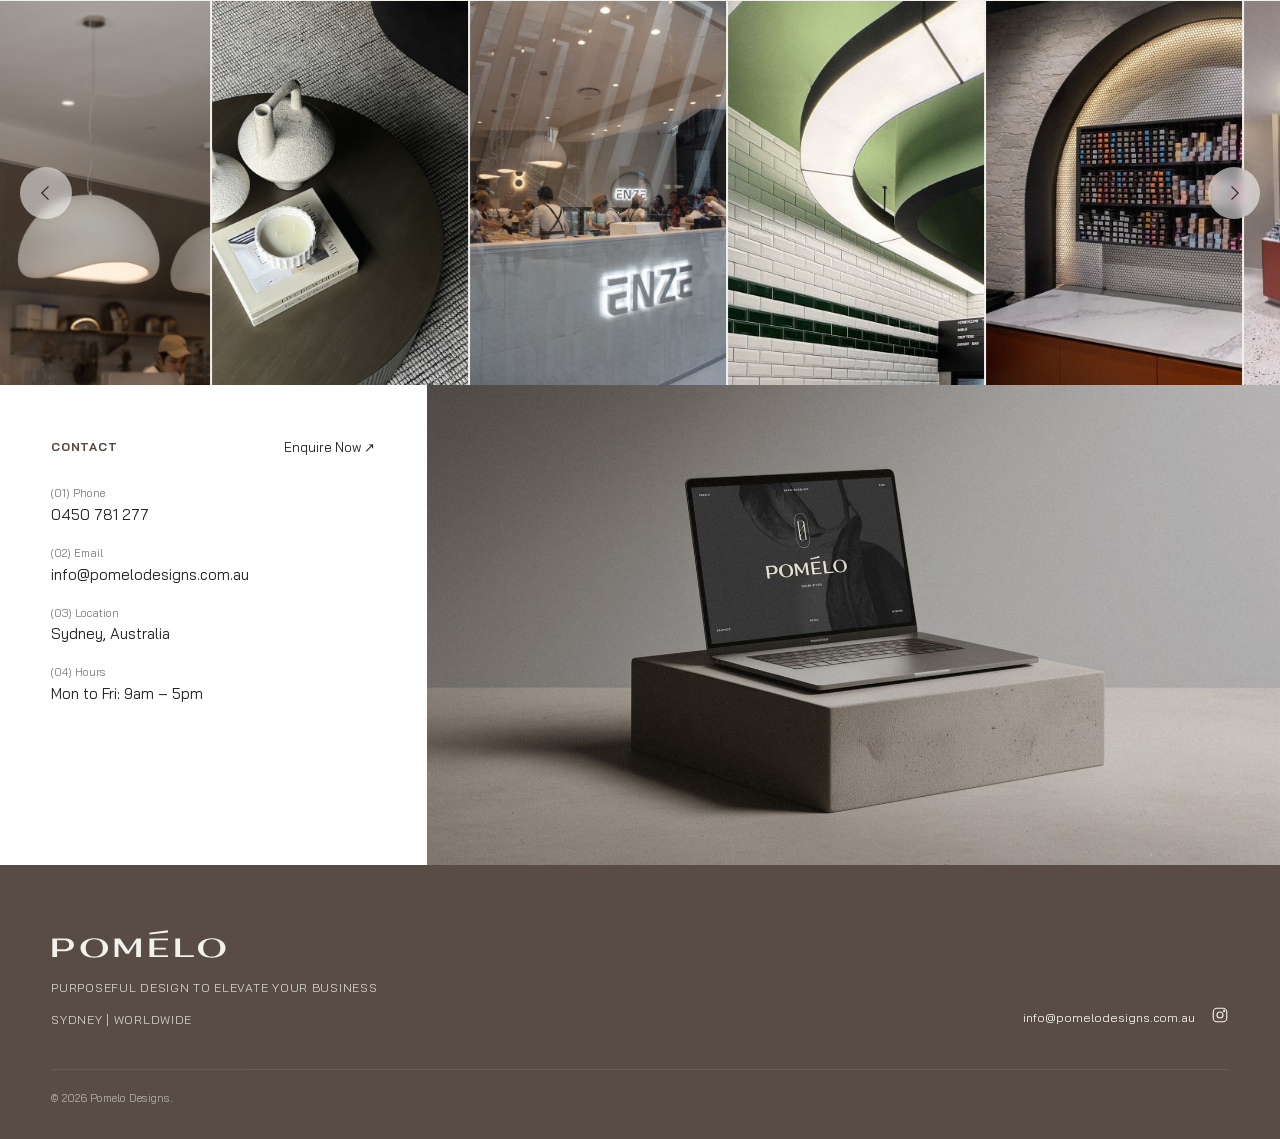
==== commit ca4500ab: "Auto-scrolling gallery with arrows" ====
--- a/index.html
+++ b/index.html
@@ -47,7 +47,8 @@
 <div class="section-head">
   <a href="gallery.html" class="label">Gallery</a><span class="rule"></span>
 </div>
-<section class="strip" aria-label="Project gallery">
+<section class="strip" aria-label="Project gallery" aria-roledescription="carousel">
+  <div class="strip-track">
     <a href="gallery.html#enze"><div class="ph " data-label="enze-2"><img src="images/projects/enze-2.jpg" alt="Pomelo Designs project" loading="lazy"></div></a>
     <a href="gallery.html#ausrealty"><div class="ph " data-label="ausrealty-1"><img src="images/projects/ausrealty-1.jpg" alt="Pomelo Designs project" loading="lazy"></div></a>
     <a href="gallery.html#enze"><div class="ph " data-label="enze-4"><img src="images/projects/enze-4.jpg" alt="Pomelo Designs project" loading="lazy"></div></a>
@@ -63,6 +64,9 @@
     <a href="gallery.html#thai-delight"><div class="ph " data-label="thai-delight-1"><img src="images/projects/thai-delight-1.jpg" alt="Pomelo Designs project" loading="lazy"></div></a>
     <a href="gallery.html#ausrealty"><div class="ph " data-label="ausrealty-2"><img src="images/projects/ausrealty-2.jpg" alt="Pomelo Designs project" loading="lazy"></div></a>
     <a href="gallery.html#malkonyan"><div class="ph " data-label="malkonyan-3"><img src="images/projects/malkonyan-3.jpg" alt="Pomelo Designs project" loading="lazy"></div></a>
+  </div>
+  <button class="strip-btn prev" aria-label="Previous photos"><svg viewBox="0 0 24 24"><path d="M15 4 7 12l8 8"/></svg></button>
+  <button class="strip-btn next" aria-label="Next photos"><svg viewBox="0 0 24 24"><path d="m9 4 8 8-8 8"/></svg></button>
 </section>
 
 <section class="contact" id="contact">
--- a/css/style.css
+++ b/css/style.css
@@ -111,14 +111,29 @@
   padding: 40px var(--pad) 20px;
 }
 .section-head .rule { flex: 1; height: 1px; background: var(--brown); opacity: .4; }
-.strip {
-  display: flex; gap: 2px; overflow-x: auto; scroll-snap-type: x mandatory;
-  scrollbar-width: thin;
-}
-.strip > a { flex: 0 0 clamp(200px, 20vw, 300px); scroll-snap-align: start; }
+.strip { position: relative; overflow: hidden; touch-action: pan-y; user-select: none; }
+.strip-track { display: flex; gap: 2px; width: max-content; will-change: transform; }
+.strip-track > a { flex: 0 0 clamp(200px, 20vw, 300px); -webkit-user-drag: none; }
+.strip img { -webkit-user-drag: none; pointer-events: none; }
 .strip .ph { aspect-ratio: 2/3; }
-.strip .ph img { transition: transform .6s, filter .6s; }
-.strip a:hover .ph img { transform: scale(1.04); }
+.strip .ph img { transition: transform .6s; }
+.strip-track > a:hover .ph img { transform: scale(1.04); }
+.strip.dragging { cursor: grabbing; }
+
+/* Arrows: soft white circles with a thin chevron */
+.strip-btn {
+  position: absolute; top: 50%; transform: translateY(-50%); z-index: 2;
+  width: 52px; height: 52px; border-radius: 50%; border: 0; cursor: pointer;
+  background: rgba(255,255,255,.55); backdrop-filter: blur(4px); -webkit-backdrop-filter: blur(4px);
+  display: grid; place-items: center; color: var(--ink);
+  transition: background .2s, opacity .2s;
+}
+.strip-btn:hover { background: rgba(255,255,255,.85); }
+.strip-btn:focus-visible { outline: 2px solid var(--brown); outline-offset: 2px; }
+.strip-btn svg { width: 20px; height: 20px; fill: none; stroke: currentColor; stroke-width: 1.4; }
+.strip-btn.prev { left: 20px; }
+.strip-btn.next { right: 20px; }
+@media (max-width: 720px) { .strip-btn { width: 40px; height: 40px; } .strip-btn.prev { left: 10px; } .strip-btn.next { right: 10px; } }
 
 /* ---------- Contact ---------- */
 .contact { display: grid; grid-template-columns: 1fr 2fr; background: var(--white); }
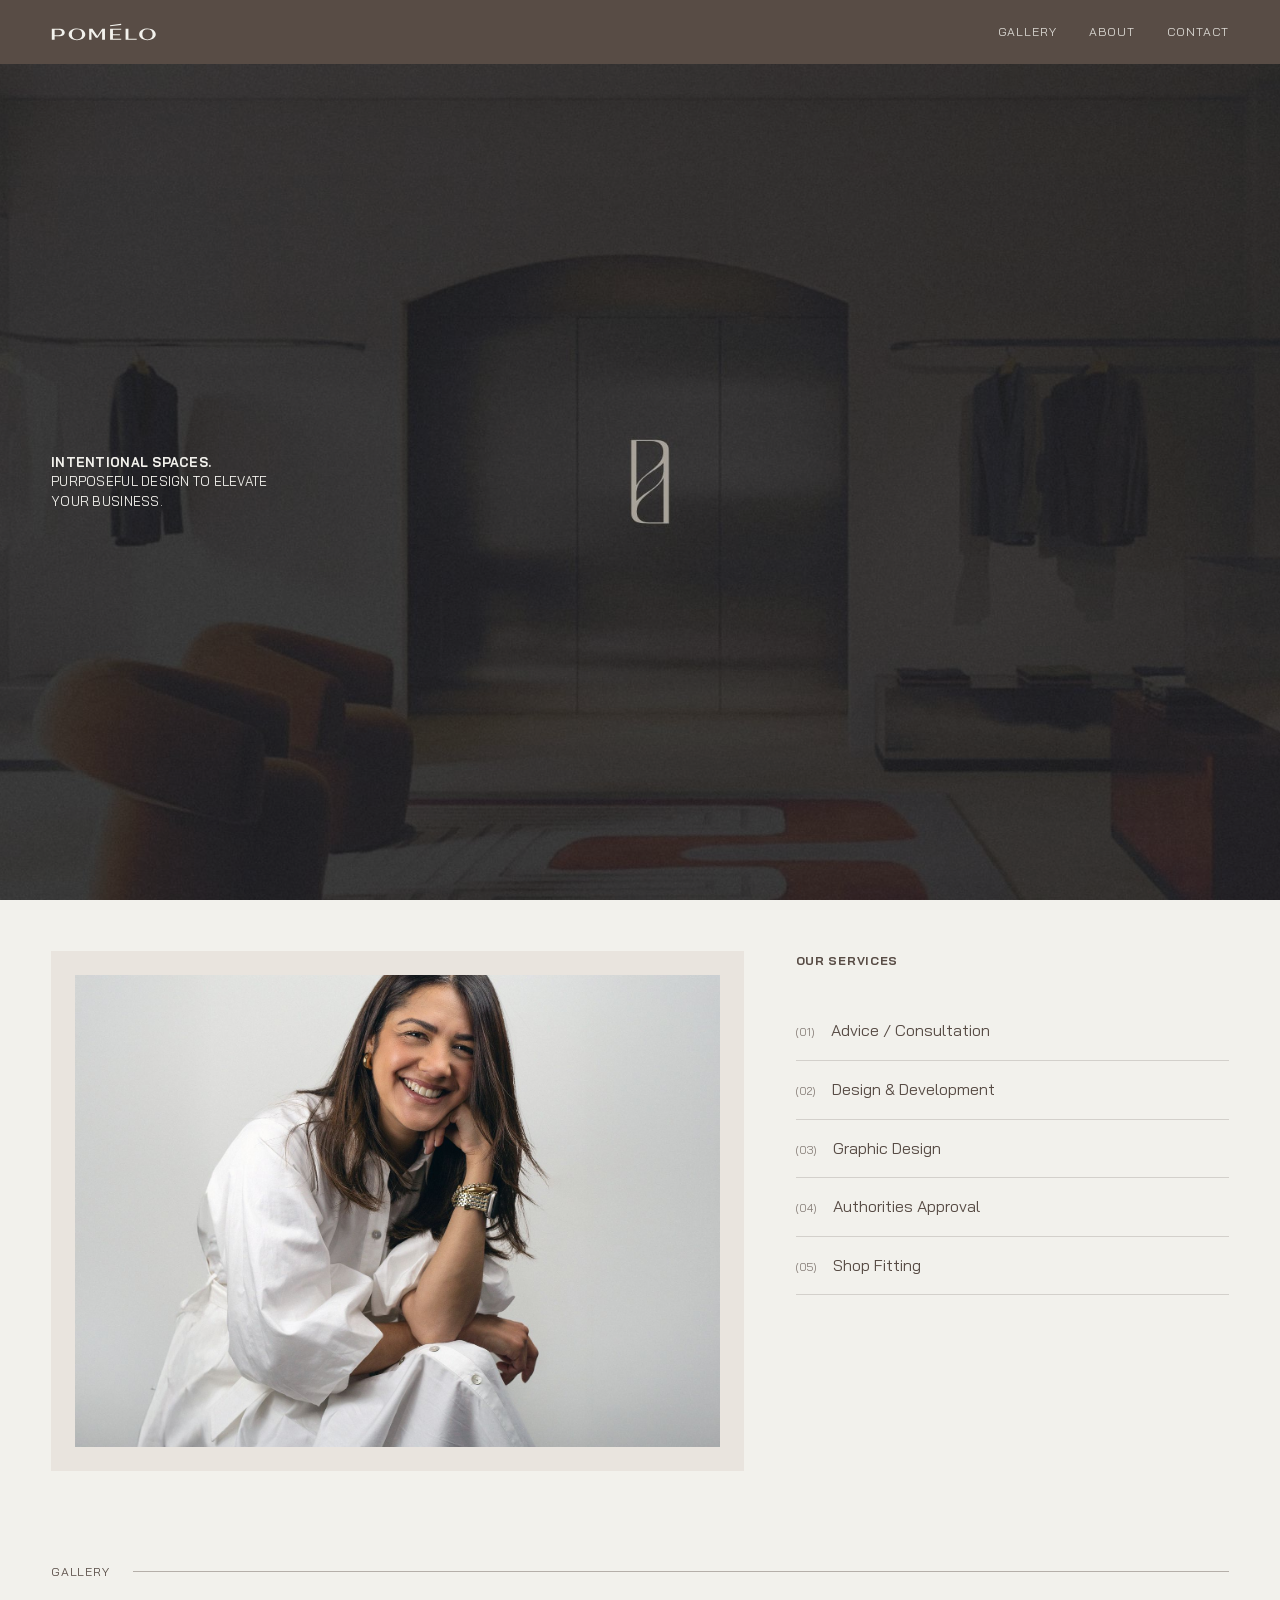
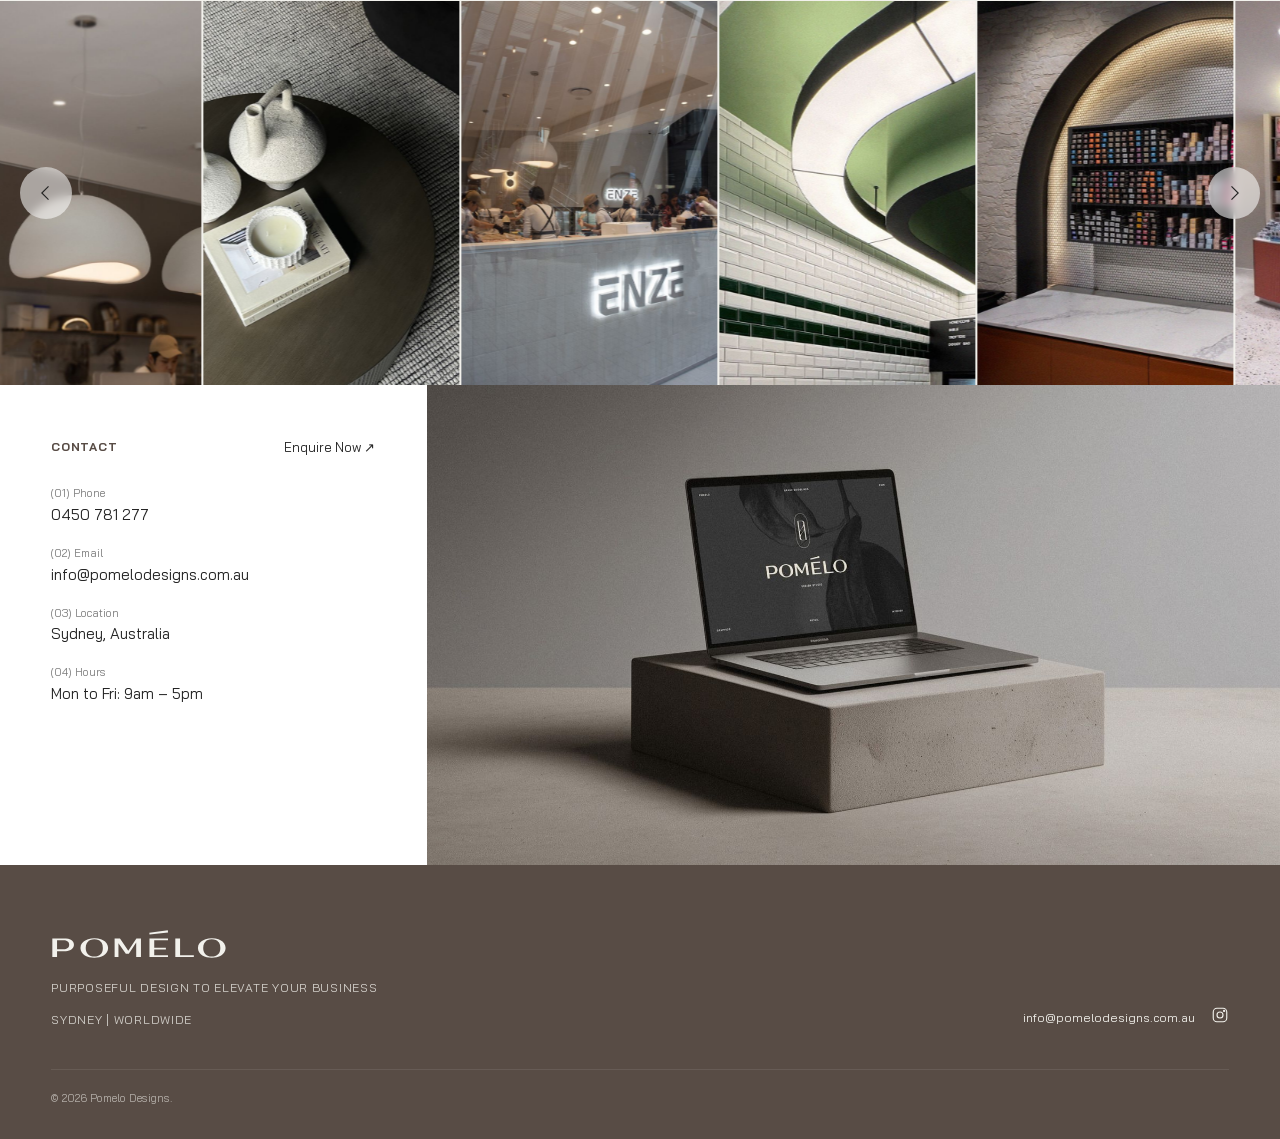
==== commit 01d3e832: "Always load latest styles." ====
--- a/index.html
+++ b/index.html
@@ -12,7 +12,7 @@
 <link rel="preconnect" href="https://fonts.googleapis.com">
 <link rel="preconnect" href="https://fonts.gstatic.com" crossorigin>
 <link href="https://fonts.googleapis.com/css2?family=Bai+Jamjuree:ital,wght@0,300;0,400;0,500;0,600;0,700;1,400&display=swap" rel="stylesheet">
-<link rel="stylesheet" href="css/style.css">
+<link rel="stylesheet" href="css/style.css?v=8a7f7475">
 </head>
 <body>
 <header class="site-header">
@@ -100,6 +100,6 @@
   </div>
   <div class="copy">© <span class="year">2026</span> Pomelo Designs.</div>
 </footer>
-<script src="js/main.js"></script>
+<script src="js/main.js?v=166e7cdb"></script>
 </body>
 </html>
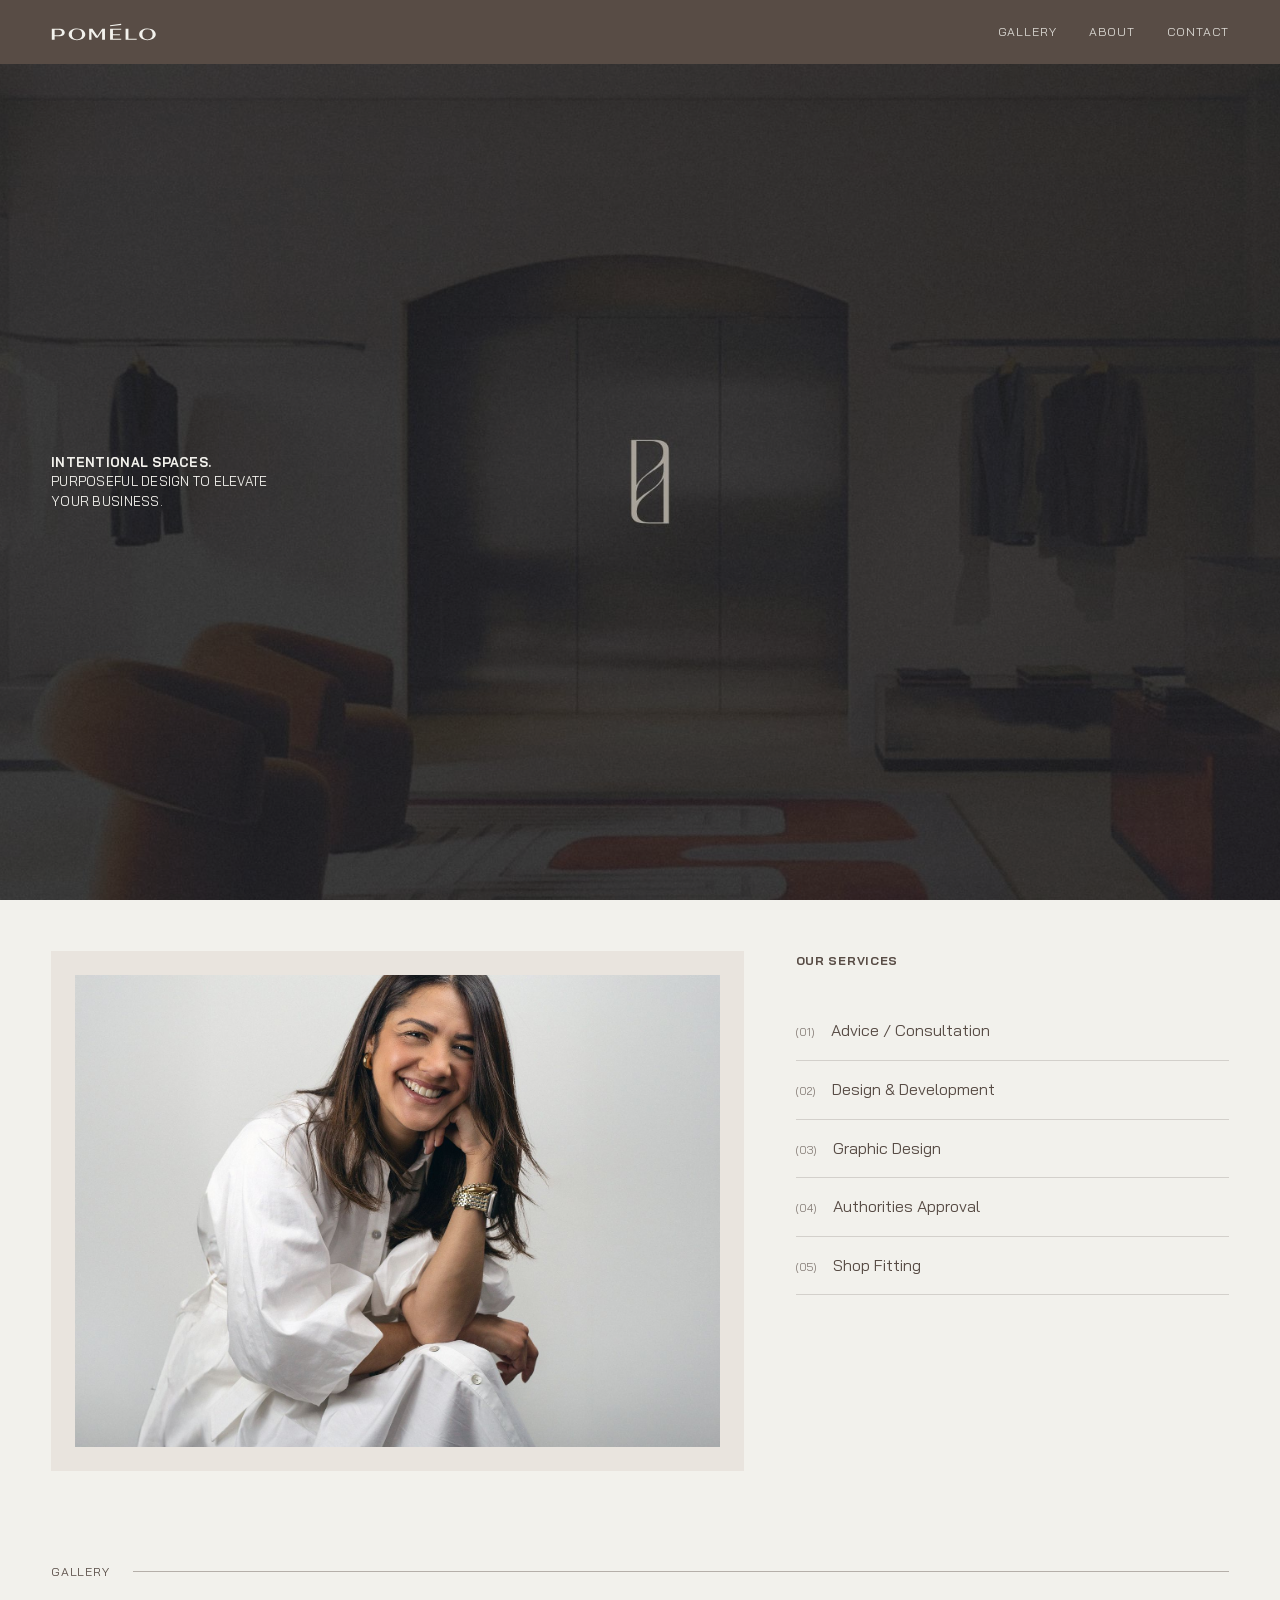
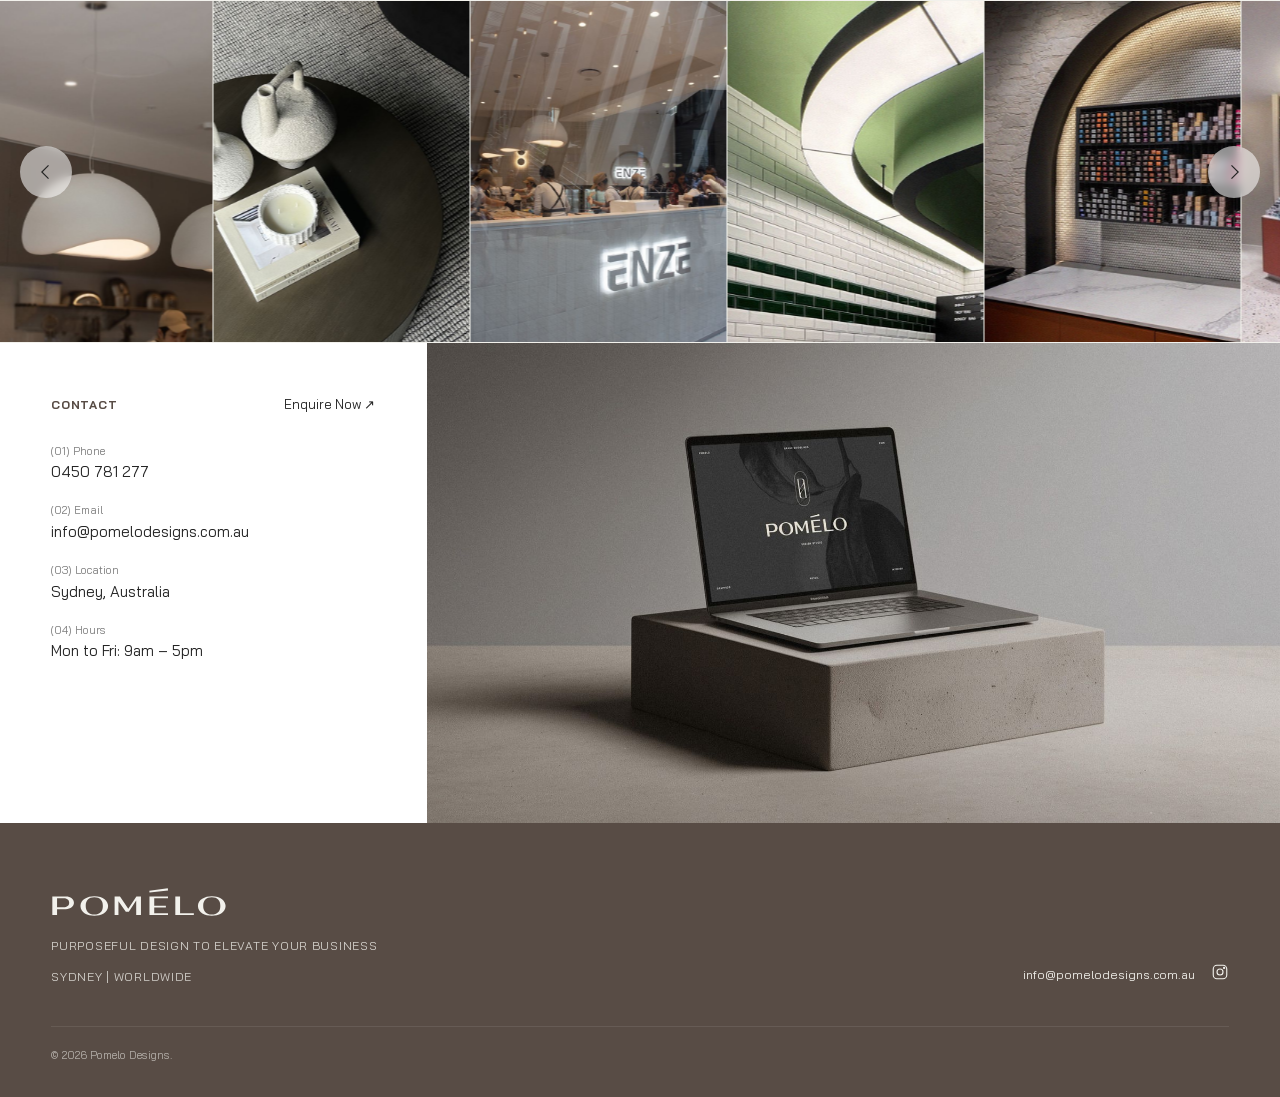
==== commit d63fde76: "Gallery 3:4 photos, tighter gap." ====
--- a/index.html
+++ b/index.html
@@ -12,7 +12,7 @@
 <link rel="preconnect" href="https://fonts.googleapis.com">
 <link rel="preconnect" href="https://fonts.gstatic.com" crossorigin>
 <link href="https://fonts.googleapis.com/css2?family=Bai+Jamjuree:ital,wght@0,300;0,400;0,500;0,600;0,700;1,400&display=swap" rel="stylesheet">
-<link rel="stylesheet" href="css/style.css?v=8a7f7475">
+<link rel="stylesheet" href="css/style.css?v=5088152e">
 </head>
 <body>
 <header class="site-header">
@@ -100,6 +100,6 @@
   </div>
   <div class="copy">© <span class="year">2026</span> Pomelo Designs.</div>
 </footer>
-<script src="js/main.js?v=166e7cdb"></script>
+<script src="js/main.js?v=32d5e7c3"></script>
 </body>
 </html>
--- a/css/style.css
+++ b/css/style.css
@@ -112,10 +112,10 @@
 }
 .section-head .rule { flex: 1; height: 1px; background: var(--brown); opacity: .4; }
 .strip { position: relative; overflow: hidden; touch-action: pan-y; user-select: none; }
-.strip-track { display: flex; gap: 2px; width: max-content; will-change: transform; }
+.strip-track { display: flex; gap: 1px; width: max-content; will-change: transform; }
 .strip-track > a { flex: 0 0 clamp(200px, 20vw, 300px); -webkit-user-drag: none; }
 .strip img { -webkit-user-drag: none; pointer-events: none; }
-.strip .ph { aspect-ratio: 2/3; }
+.strip .ph { aspect-ratio: 3/4; }
 .strip .ph img { transition: transform .6s; }
 .strip-track > a:hover .ph img { transform: scale(1.04); }
 .strip.dragging { cursor: grabbing; }
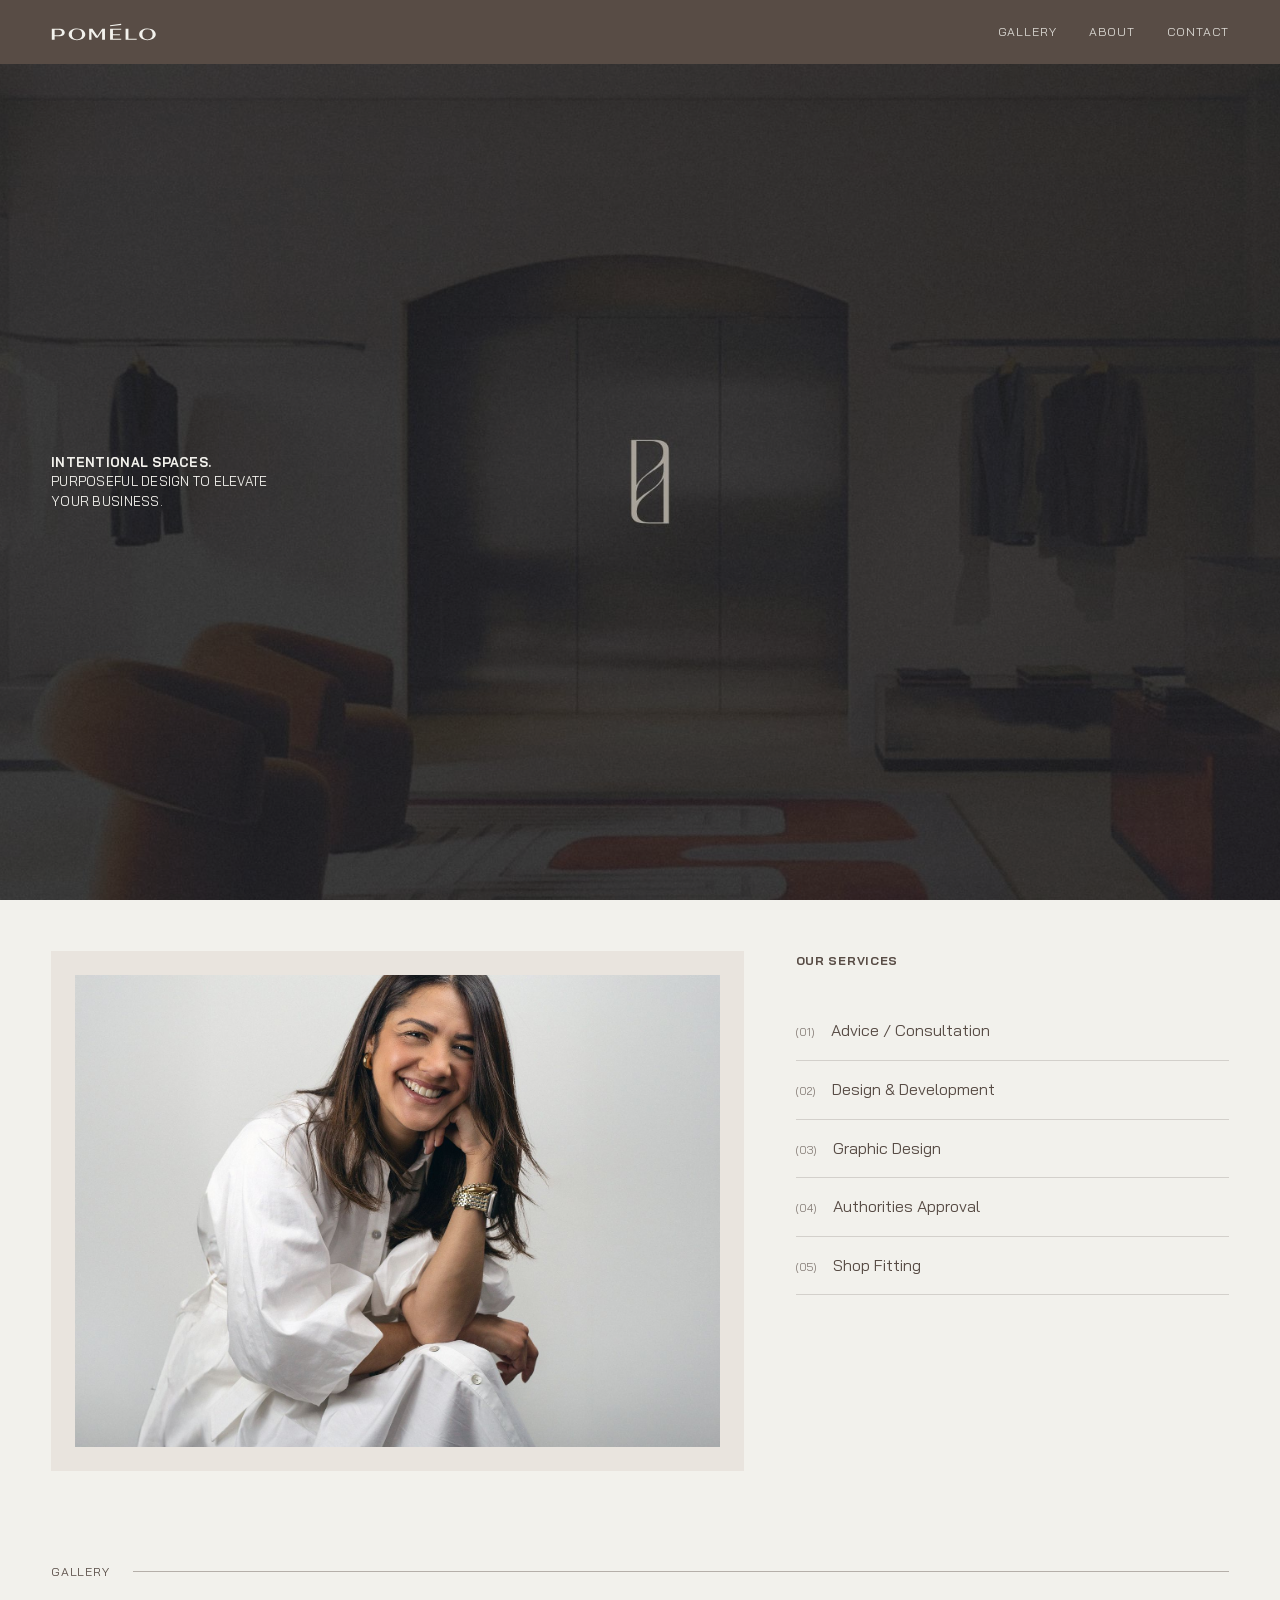
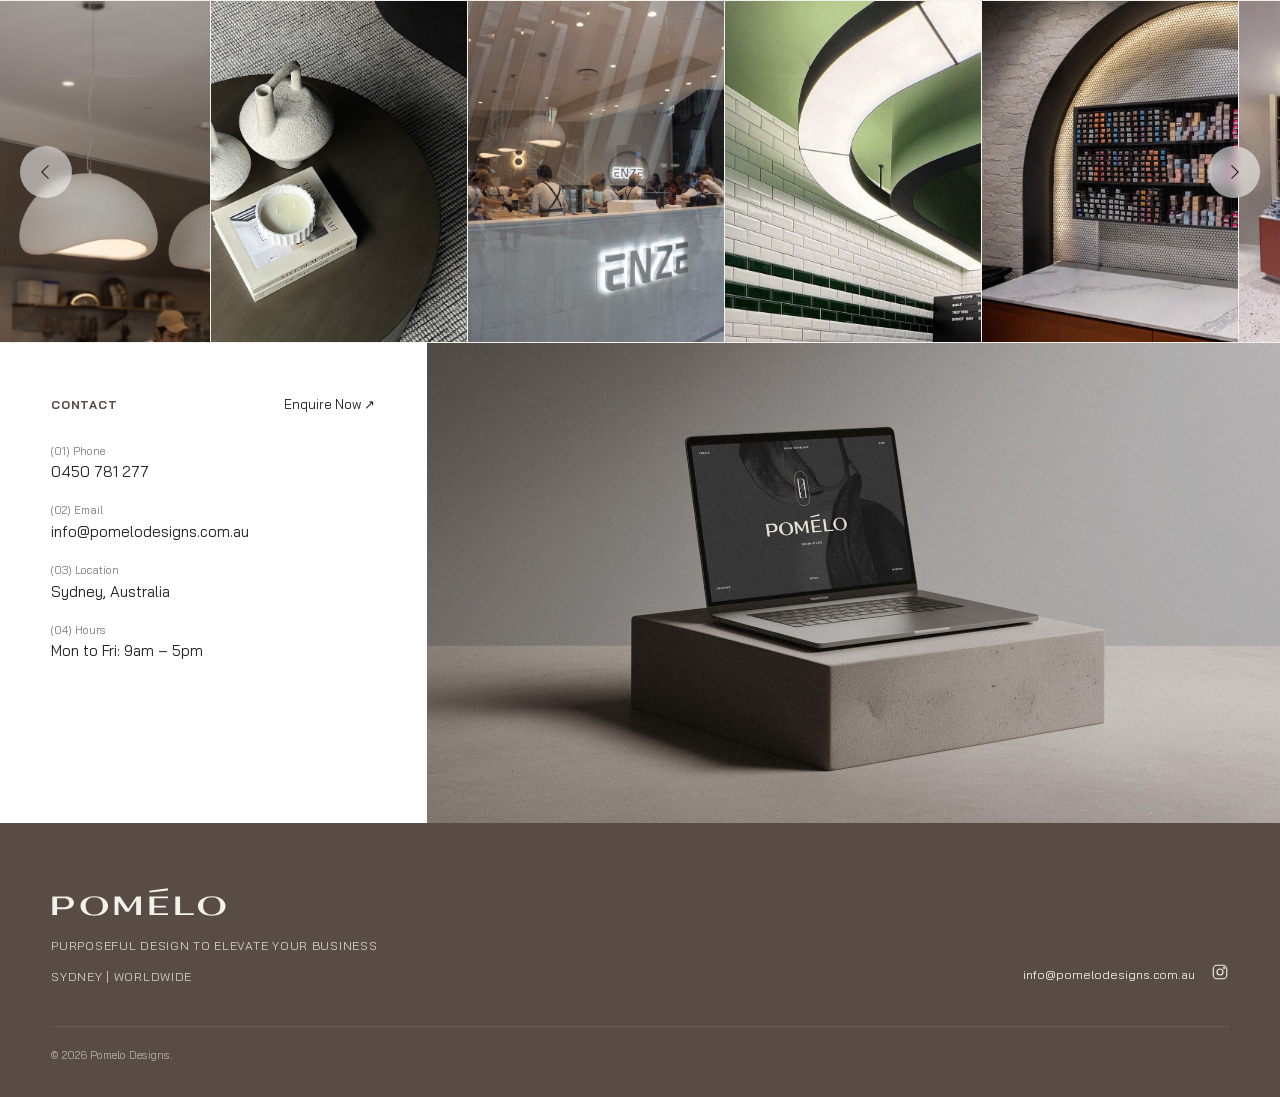
==== commit f33659bd: "Seamless gallery loop." ====
--- a/index.html
+++ b/index.html
@@ -100,6 +100,6 @@
   </div>
   <div class="copy">© <span class="year">2026</span> Pomelo Designs.</div>
 </footer>
-<script src="js/main.js?v=32d5e7c3"></script>
+<script src="js/main.js?v=22b037d9"></script>
 </body>
 </html>
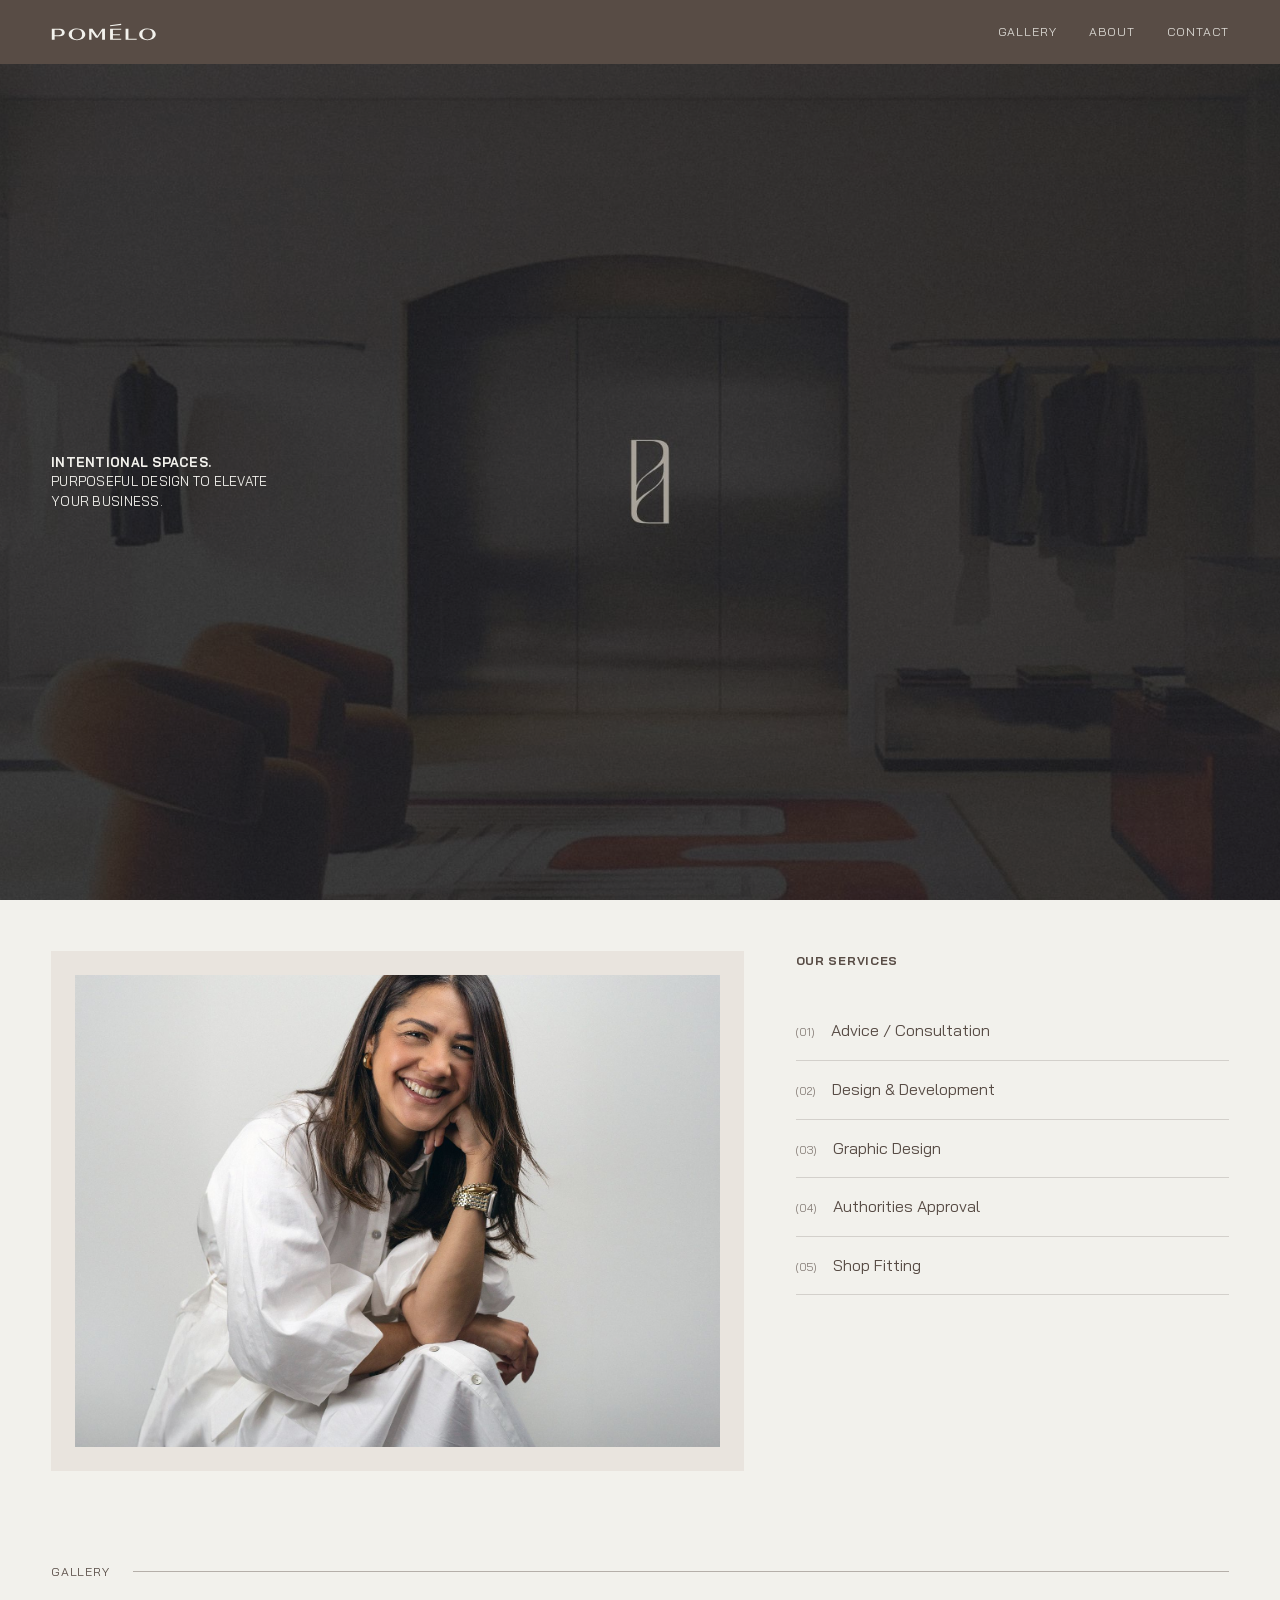
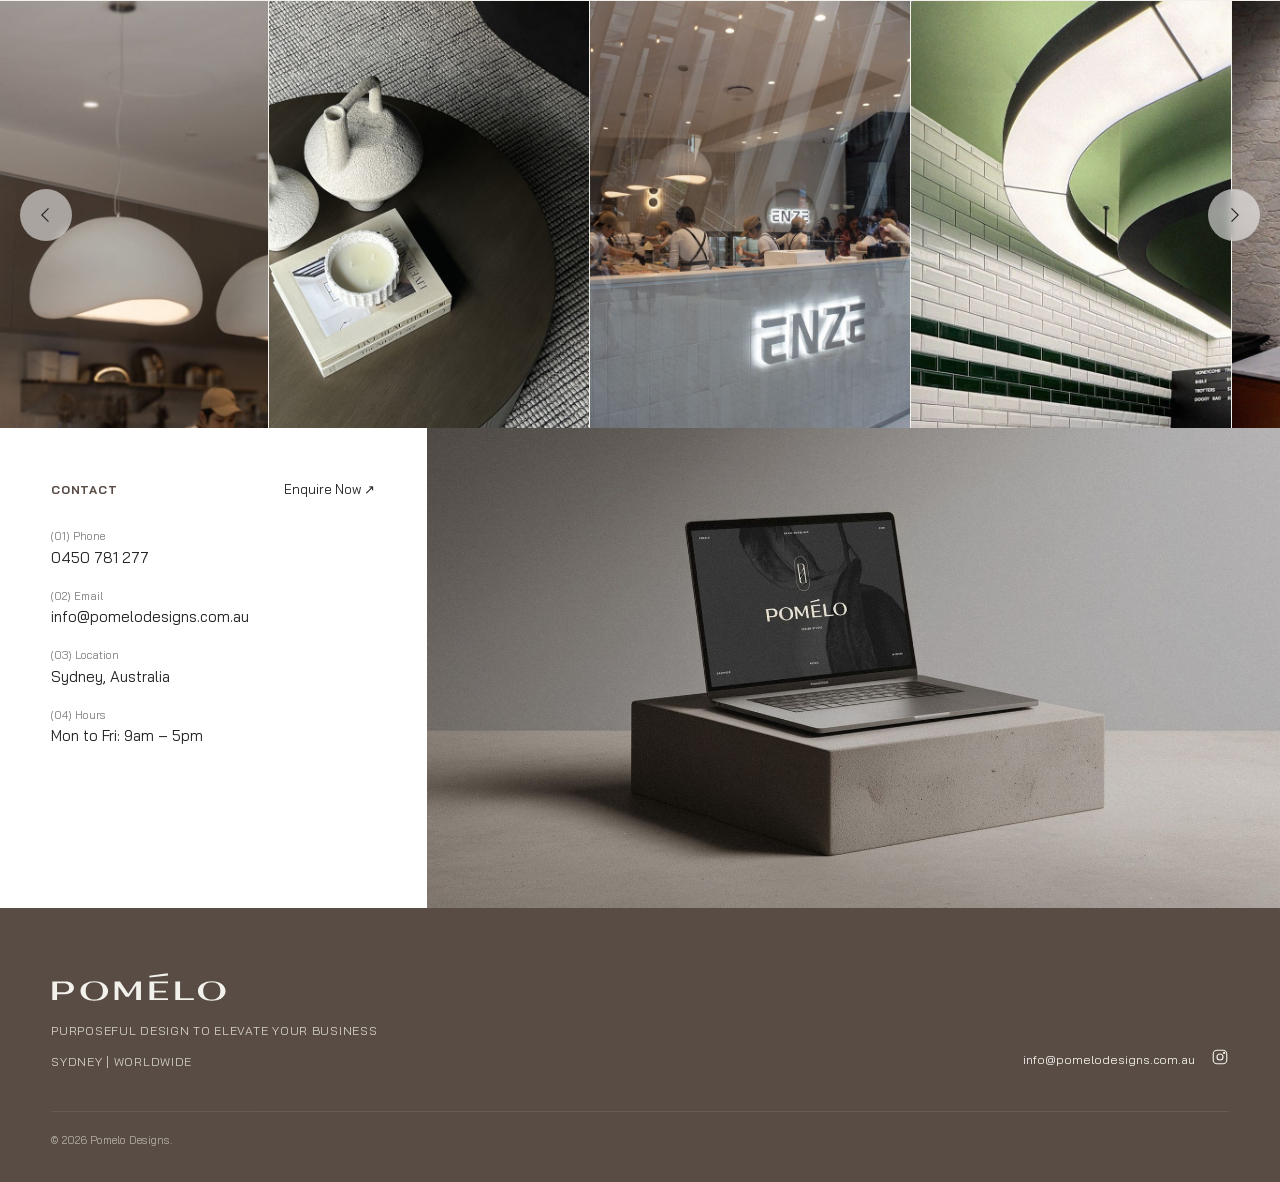
==== commit 9ff3ad40: "Taller gallery photos." ====
--- a/index.html
+++ b/index.html
@@ -12,7 +12,7 @@
 <link rel="preconnect" href="https://fonts.googleapis.com">
 <link rel="preconnect" href="https://fonts.gstatic.com" crossorigin>
 <link href="https://fonts.googleapis.com/css2?family=Bai+Jamjuree:ital,wght@0,300;0,400;0,500;0,600;0,700;1,400&display=swap" rel="stylesheet">
-<link rel="stylesheet" href="css/style.css?v=5088152e">
+<link rel="stylesheet" href="css/style.css?v=931cca6e">
 </head>
 <body>
 <header class="site-header">
--- a/css/style.css
+++ b/css/style.css
@@ -113,7 +113,7 @@
 .section-head .rule { flex: 1; height: 1px; background: var(--brown); opacity: .4; }
 .strip { position: relative; overflow: hidden; touch-action: pan-y; user-select: none; }
 .strip-track { display: flex; gap: 1px; width: max-content; will-change: transform; }
-.strip-track > a { flex: 0 0 clamp(200px, 20vw, 300px); -webkit-user-drag: none; }
+.strip-track > a { flex: 0 0 clamp(240px, 25vw, 480px); -webkit-user-drag: none; }
 .strip img { -webkit-user-drag: none; pointer-events: none; }
 .strip .ph { aspect-ratio: 3/4; }
 .strip .ph img { transition: transform .6s; }
@@ -203,3 +203,7 @@
 @media (max-width: 720px) {
   .hero { align-items: flex-end; padding-bottom: 56px; }
 }
+
+@media (max-width: 720px) {
+  .strip-track > a { flex-basis: 64vw; }
+}
